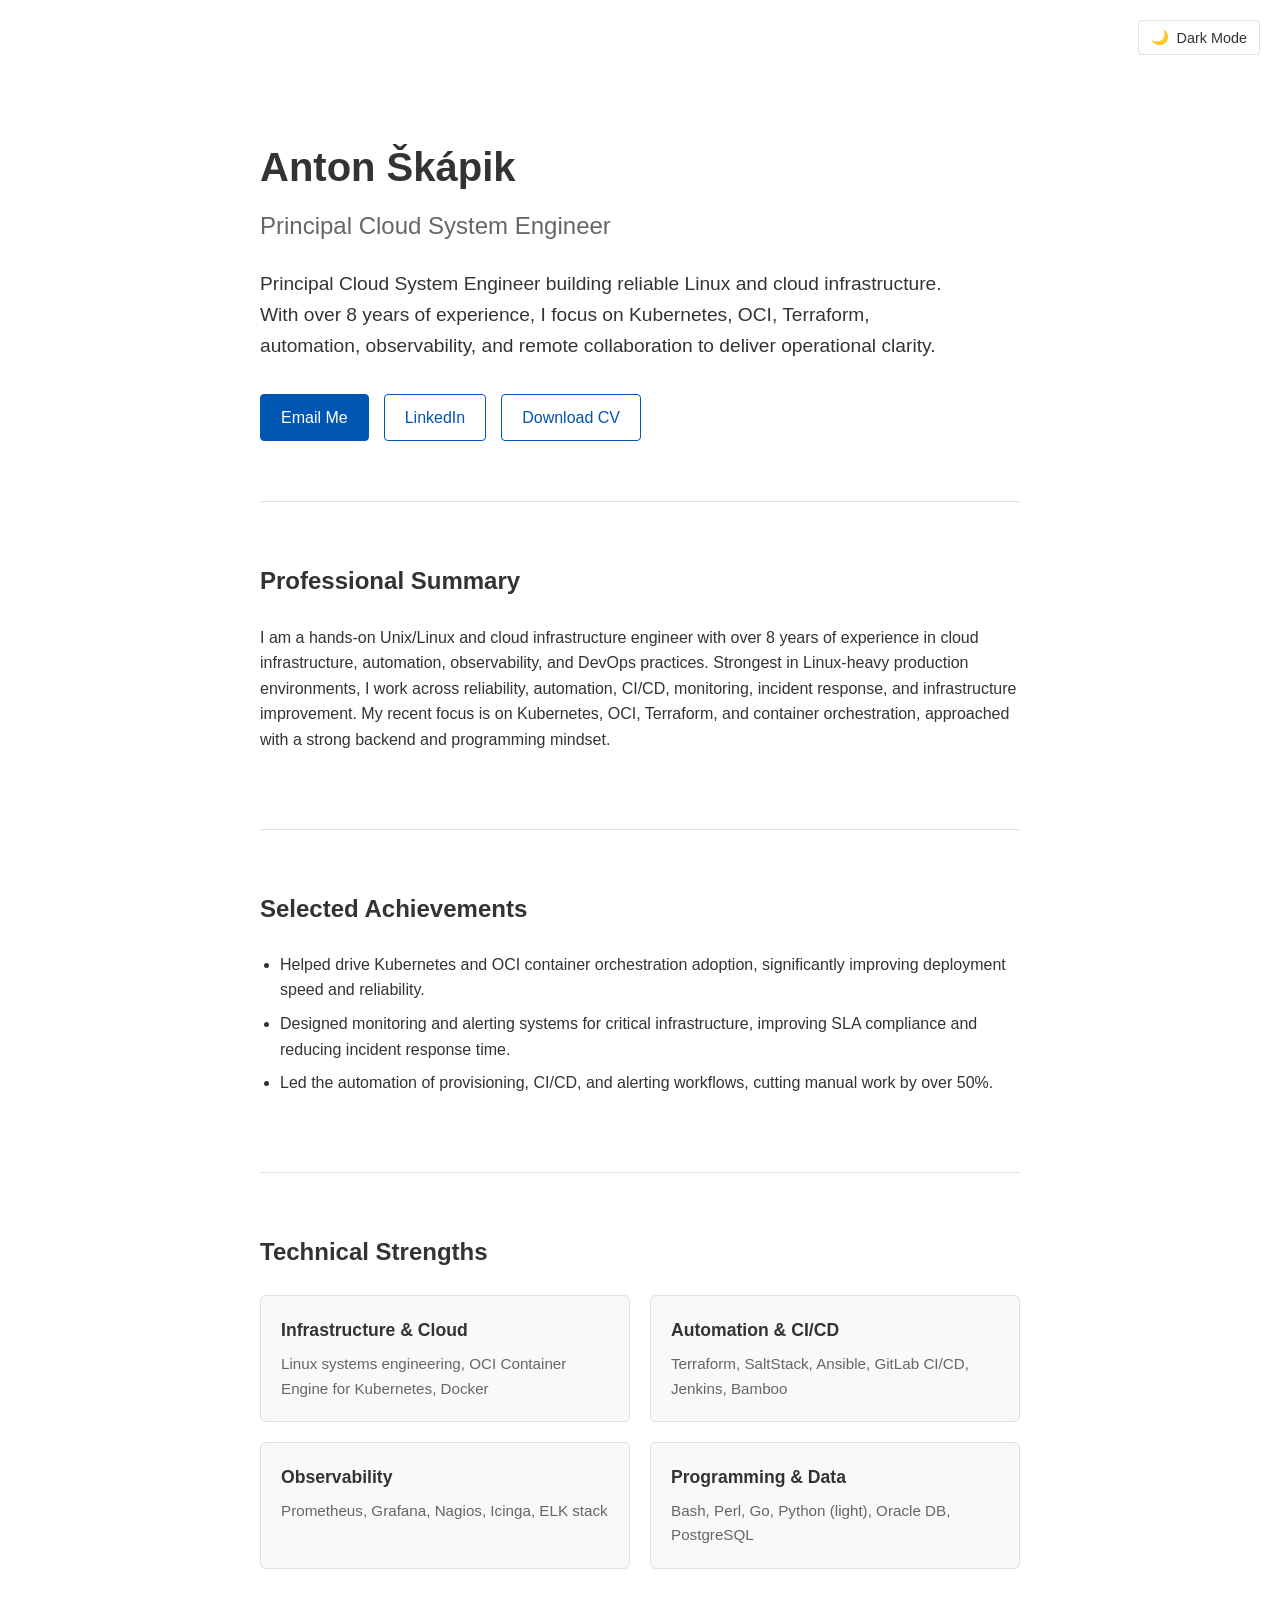
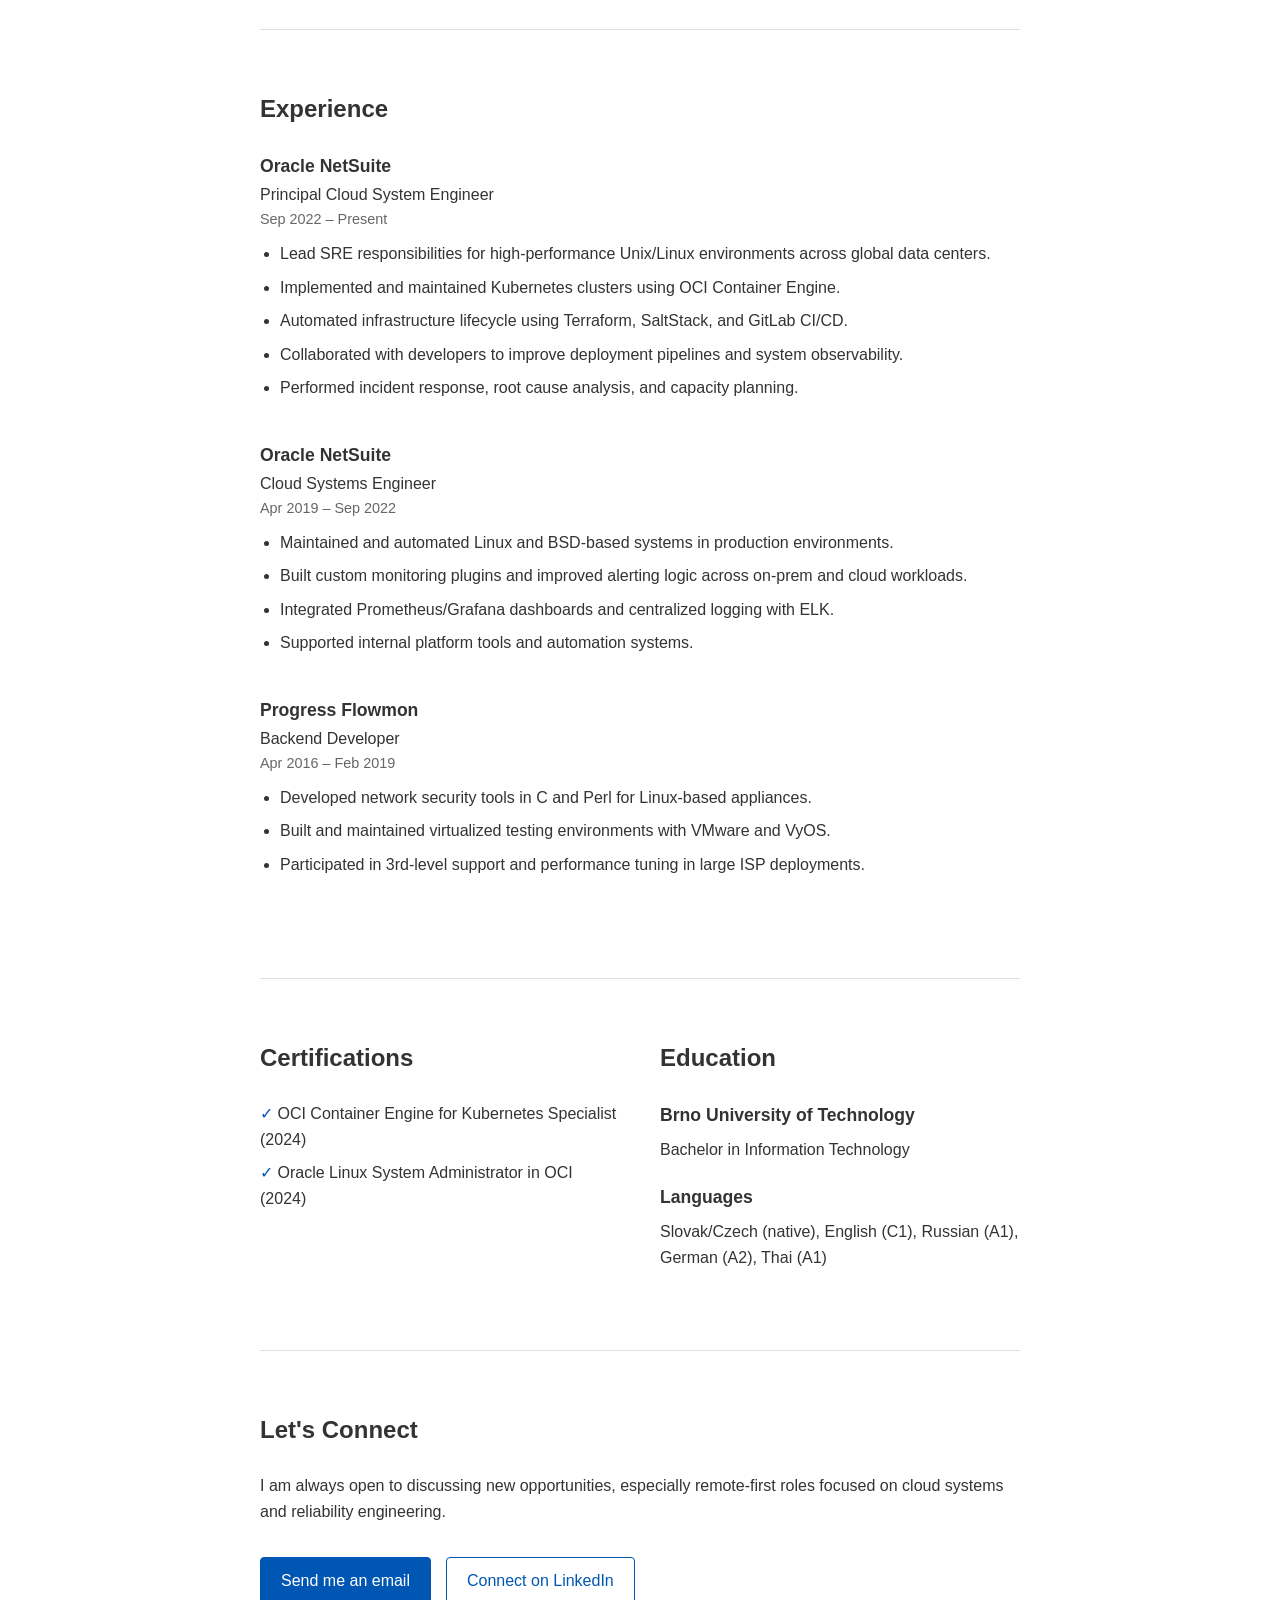
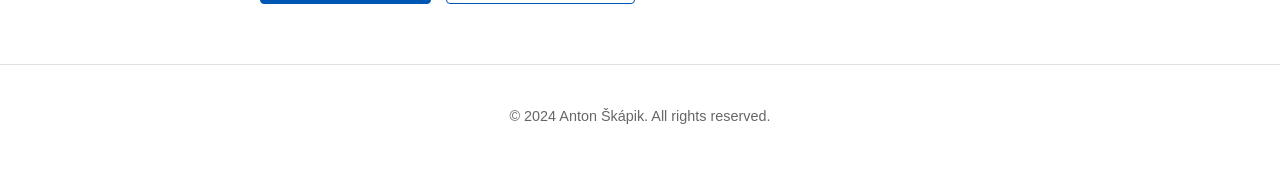
==== index.html @ 81c813f9 "feat: create professional landing page for Anton Skapik Removed existing Hugo structure and built a " ====
<!DOCTYPE html>
<html lang="en" data-theme="light">
<head>
    <meta charset="UTF-8">
    <meta name="viewport" content="width=device-width, initial-scale=1.0">
    <title>Anton Škápik | Principal Cloud System Engineer</title>
    <meta name="description" content="Principal Cloud System Engineer building reliable Linux and cloud infrastructure.">
    <style>
        :root {
            /* Light theme variables */
            --bg-color: #ffffff;
            --text-color: #333333;
            --text-muted: #666666;
            --accent-color: #0056b3;
            --border-color: #e0e0e0;
            --section-bg: #f9f9f9;
        }

        [data-theme="dark"] {
            /* Dark theme variables */
            --bg-color: #121212;
            --text-color: #e0e0e0;
            --text-muted: #a0a0a0;
            --accent-color: #66b3ff;
            --border-color: #333333;
            --section-bg: #1e1e1e;
        }

        * {
            box-sizing: border-box;
            margin: 0;
            padding: 0;
        }

        body {
            font-family: -apple-system, BlinkMacSystemFont, "Segoe UI", Roboto, Helvetica, Arial, sans-serif;
            background-color: var(--bg-color);
            color: var(--text-color);
            line-height: 1.6;
            transition: background-color 0.3s ease, color 0.3s ease;
        }

        .container {
            max-width: 800px;
            margin: 0 auto;
            padding: 0 20px;
        }

        .page-header {
            display: flex;
            justify-content: flex-end;
            padding: 20px;
        }

        #theme-toggle {
            background: none;
            border: 1px solid var(--border-color);
            color: var(--text-color);
            padding: 8px 12px;
            cursor: pointer;
            border-radius: 4px;
            font-size: 0.9rem;
            display: flex;
            align-items: center;
            gap: 8px;
            transition: background-color 0.2s;
        }

        #theme-toggle:hover {
            background-color: var(--section-bg);
        }

        .section {
            padding: 60px 0;
            border-bottom: 1px solid var(--border-color);
        }

        .section:last-child {
            border-bottom: none;
        }

        h1 {
            font-size: 2.5rem;
            margin-bottom: 0.5rem;
            color: var(--text-color);
        }

        h2 {
            font-size: 1.5rem;
            font-weight: 500;
            color: var(--text-muted);
            margin-bottom: 1.5rem;
        }

        h3 {
            font-size: 1.5rem;
            margin-bottom: 1.5rem;
            color: var(--text-color);
        }

        h4 {
            font-size: 1.1rem;
            margin-bottom: 0.5rem;
            color: var(--text-color);
        }

        p {
            margin-bottom: 1rem;
        }

        ul {
            padding-left: 20px;
            margin-bottom: 1rem;
        }

        li {
            margin-bottom: 0.5rem;
        }

        a {
            color: var(--accent-color);
            text-decoration: none;
        }

        a:hover {
            text-decoration: underline;
        }

        /* Buttons */
        .cta-group {
            display: flex;
            gap: 15px;
            margin-top: 2rem;
            flex-wrap: wrap;
        }

        .button {
            display: inline-block;
            padding: 10px 20px;
            border: 1px solid var(--accent-color);
            border-radius: 4px;
            color: var(--accent-color);
            text-align: center;
            transition: all 0.2s ease;
        }

        .button:hover {
            background-color: var(--accent-color);
            color: var(--bg-color);
            text-decoration: none;
        }

        .button-primary {
            background-color: var(--accent-color);
            color: var(--bg-color);
        }

        .button-primary:hover {
            background-color: transparent;
            color: var(--accent-color);
        }

        /* Hero */
        .hero-summary {
            font-size: 1.2rem;
            color: var(--text-color);
            max-width: 700px;
        }

        /* Tech Stack */
        .stack-grid {
            display: grid;
            grid-template-columns: repeat(auto-fit, minmax(250px, 1fr));
            gap: 20px;
        }

        .stack-category {
            background-color: var(--section-bg);
            padding: 20px;
            border-radius: 6px;
            border: 1px solid var(--border-color);
        }

        .stack-category p {
            margin-bottom: 0;
            font-size: 0.95rem;
            color: var(--text-muted);
        }

        /* Experience */
        .experience-item {
            margin-bottom: 40px;
        }

        .experience-header {
            margin-bottom: 10px;
        }

        .experience-header h4 {
            margin-bottom: 2px;
        }

        .experience-title {
            display: block;
            font-weight: 500;
            color: var(--text-color);
        }

        .experience-date {
            display: block;
            font-size: 0.9rem;
            color: var(--text-muted);
        }

        /* Education & Certs */
        .grid-2col {
            display: grid;
            grid-template-columns: 1fr 1fr;
            gap: 40px;
        }

        .cert-list {
            list-style-type: none;
            padding-left: 0;
        }

        .cert-list li::before {
            content: "✓ ";
            color: var(--accent-color);
        }

        .education-item, .languages-section {
            margin-bottom: 20px;
        }

        /* Footer */
        .page-footer {
            text-align: center;
            padding: 40px 20px;
            color: var(--text-muted);
            border-top: 1px solid var(--border-color);
            font-size: 0.9rem;
        }

        /* Responsive */
        @media (max-width: 600px) {
            .grid-2col {
                grid-template-columns: 1fr;
                gap: 20px;
            }
            .section {
                padding: 40px 0;
            }
            h1 {
                font-size: 2rem;
            }
        }
    </style>
</head>
<body>
    <header class="page-header">
        <button id="theme-toggle" aria-label="Toggle dark mode">
            <span class="theme-icon">🌙</span> Dark Mode
        </button>
    </header>

    <main class="container">
        <!-- 1. Hero -->
        <section id="hero" class="section hero-section">
            <h1>Anton Škápik</h1>
            <h2>Principal Cloud System Engineer</h2>
            <p class="hero-summary">
                Principal Cloud System Engineer building reliable Linux and cloud infrastructure. With over 8 years of experience, I focus on Kubernetes, OCI, Terraform, automation, observability, and remote collaboration to deliver operational clarity.
            </p>
            <div class="cta-group">
                <a href="mailto:anton.skapik@example.com" class="button button-primary">Email Me</a>
                <a href="https://linkedin.com/in/anton-skapik" target="_blank" rel="noopener noreferrer" class="button">LinkedIn</a>
                <a href="cv.pdf" download class="button">Download CV</a>
            </div>
        </section>

        <!-- 2. Professional summary -->
        <section id="summary" class="section summary-section">
            <h3>Professional Summary</h3>
            <p>
                I am a hands-on Unix/Linux and cloud infrastructure engineer with over 8 years of experience in cloud infrastructure, automation, observability, and DevOps practices. Strongest in Linux-heavy production environments, I work across reliability, automation, CI/CD, monitoring, incident response, and infrastructure improvement. My recent focus is on Kubernetes, OCI, Terraform, and container orchestration, approached with a strong backend and programming mindset.
            </p>
        </section>

        <!-- 3. Selected achievements -->
        <section id="achievements" class="section achievements-section">
            <h3>Selected Achievements</h3>
            <ul class="achievement-list">
                <li>Helped drive Kubernetes and OCI container orchestration adoption, significantly improving deployment speed and reliability.</li>
                <li>Designed monitoring and alerting systems for critical infrastructure, improving SLA compliance and reducing incident response time.</li>
                <li>Led the automation of provisioning, CI/CD, and alerting workflows, cutting manual work by over 50%.</li>
            </ul>
        </section>

        <!-- 4. Tech stack grouped by category -->
        <section id="tech-stack" class="section tech-stack-section">
            <h3>Technical Strengths</h3>
            <div class="stack-grid">
                <div class="stack-category">
                    <h4>Infrastructure & Cloud</h4>
                    <p>Linux systems engineering, OCI Container Engine for Kubernetes, Docker</p>
                </div>
                <div class="stack-category">
                    <h4>Automation & CI/CD</h4>
                    <p>Terraform, SaltStack, Ansible, GitLab CI/CD, Jenkins, Bamboo</p>
                </div>
                <div class="stack-category">
                    <h4>Observability</h4>
                    <p>Prometheus, Grafana, Nagios, Icinga, ELK stack</p>
                </div>
                <div class="stack-category">
                    <h4>Programming & Data</h4>
                    <p>Bash, Perl, Go, Python (light), Oracle DB, PostgreSQL</p>
                </div>
            </div>
        </section>

        <!-- 5. Experience timeline -->
        <section id="experience" class="section experience-section">
            <h3>Experience</h3>

            <div class="experience-item">
                <div class="experience-header">
                    <h4>Oracle NetSuite</h4>
                    <span class="experience-title">Principal Cloud System Engineer</span>
                    <span class="experience-date">Sep 2022 – Present</span>
                </div>
                <ul>
                    <li>Lead SRE responsibilities for high-performance Unix/Linux environments across global data centers.</li>
                    <li>Implemented and maintained Kubernetes clusters using OCI Container Engine.</li>
                    <li>Automated infrastructure lifecycle using Terraform, SaltStack, and GitLab CI/CD.</li>
                    <li>Collaborated with developers to improve deployment pipelines and system observability.</li>
                    <li>Performed incident response, root cause analysis, and capacity planning.</li>
                </ul>
            </div>

            <div class="experience-item">
                <div class="experience-header">
                    <h4>Oracle NetSuite</h4>
                    <span class="experience-title">Cloud Systems Engineer</span>
                    <span class="experience-date">Apr 2019 – Sep 2022</span>
                </div>
                <ul>
                    <li>Maintained and automated Linux and BSD-based systems in production environments.</li>
                    <li>Built custom monitoring plugins and improved alerting logic across on-prem and cloud workloads.</li>
                    <li>Integrated Prometheus/Grafana dashboards and centralized logging with ELK.</li>
                    <li>Supported internal platform tools and automation systems.</li>
                </ul>
            </div>

            <div class="experience-item">
                <div class="experience-header">
                    <h4>Progress Flowmon</h4>
                    <span class="experience-title">Backend Developer</span>
                    <span class="experience-date">Apr 2016 – Feb 2019</span>
                </div>
                <ul>
                    <li>Developed network security tools in C and Perl for Linux-based appliances.</li>
                    <li>Built and maintained virtualized testing environments with VMware and VyOS.</li>
                    <li>Participated in 3rd-level support and performance tuning in large ISP deployments.</li>
                </ul>
            </div>
        </section>

        <!-- 6. Certifications and education -->
        <section id="education" class="section education-section">
            <div class="grid-2col">
                <div>
                    <h3>Certifications</h3>
                    <ul class="cert-list">
                        <li>OCI Container Engine for Kubernetes Specialist (2024)</li>
                        <li>Oracle Linux System Administrator in OCI (2024)</li>
                    </ul>
                </div>
                <div>
                    <h3>Education</h3>
                    <div class="education-item">
                        <h4>Brno University of Technology</h4>
                        <p>Bachelor in Information Technology</p>
                    </div>
                    <div class="languages-section">
                        <h4>Languages</h4>
                        <p>Slovak/Czech (native), English (C1), Russian (A1), German (A2), Thai (A1)</p>
                    </div>
                </div>
            </div>
        </section>

        <!-- 7. Contact / call to action -->
        <section id="contact" class="section contact-section">
            <h3>Let's Connect</h3>
            <p>I am always open to discussing new opportunities, especially remote-first roles focused on cloud systems and reliability engineering.</p>
            <div class="cta-group">
                <a href="mailto:anton.skapik@example.com" class="button button-primary">Send me an email</a>
                <a href="https://linkedin.com/in/anton-skapik" target="_blank" rel="noopener noreferrer" class="button">Connect on LinkedIn</a>
            </div>
        </section>
    </main>

    <footer class="page-footer">
        <div class="container">
            <p>&copy; 2024 Anton Škápik. All rights reserved.</p>
        </div>
    </footer>

    <script>
        document.addEventListener('DOMContentLoaded', () => {
            const themeToggleBtn = document.getElementById('theme-toggle');
            const themeIcon = themeToggleBtn.querySelector('.theme-icon');
            const htmlElement = document.documentElement;

            // Check for saved theme preference or use system preference
            const savedTheme = localStorage.getItem('theme');
            const systemPrefersDark = window.matchMedia('(prefers-color-scheme: dark)').matches;

            if (savedTheme) {
                htmlElement.setAttribute('data-theme', savedTheme);
                updateButtonState(savedTheme);
            } else if (systemPrefersDark) {
                htmlElement.setAttribute('data-theme', 'dark');
                updateButtonState('dark');
            }

            themeToggleBtn.addEventListener('click', () => {
                const currentTheme = htmlElement.getAttribute('data-theme');
                const newTheme = currentTheme === 'dark' ? 'light' : 'dark';

                htmlElement.setAttribute('data-theme', newTheme);
                localStorage.setItem('theme', newTheme);
                updateButtonState(newTheme);
            });

            function updateButtonState(theme) {
                if (theme === 'dark') {
                    themeIcon.textContent = '☀️';
                    // Update text node specifically, avoiding the span element
                    themeToggleBtn.lastChild.textContent = ' Light Mode';
                } else {
                    themeIcon.textContent = '🌙';
                    themeToggleBtn.lastChild.textContent = ' Dark Mode';
                }
            }
        });
    </script>
</body>
</html>
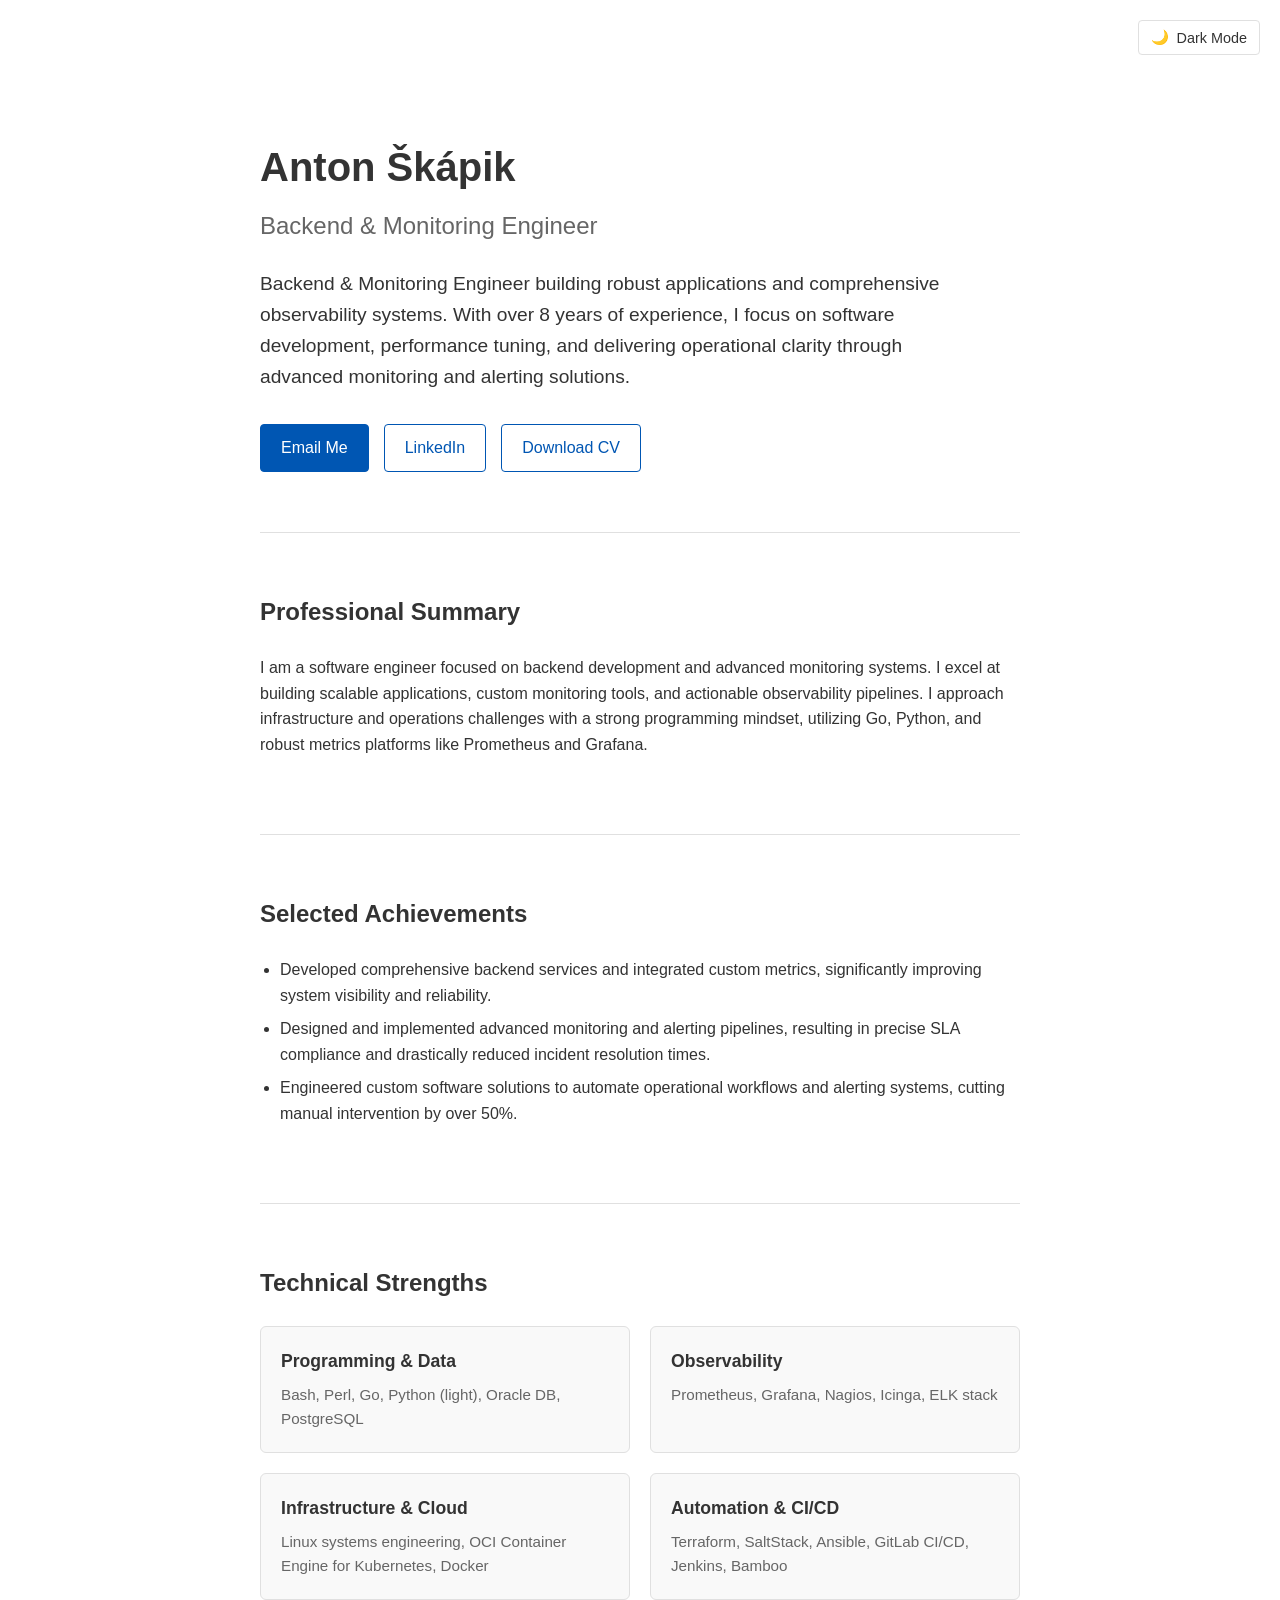
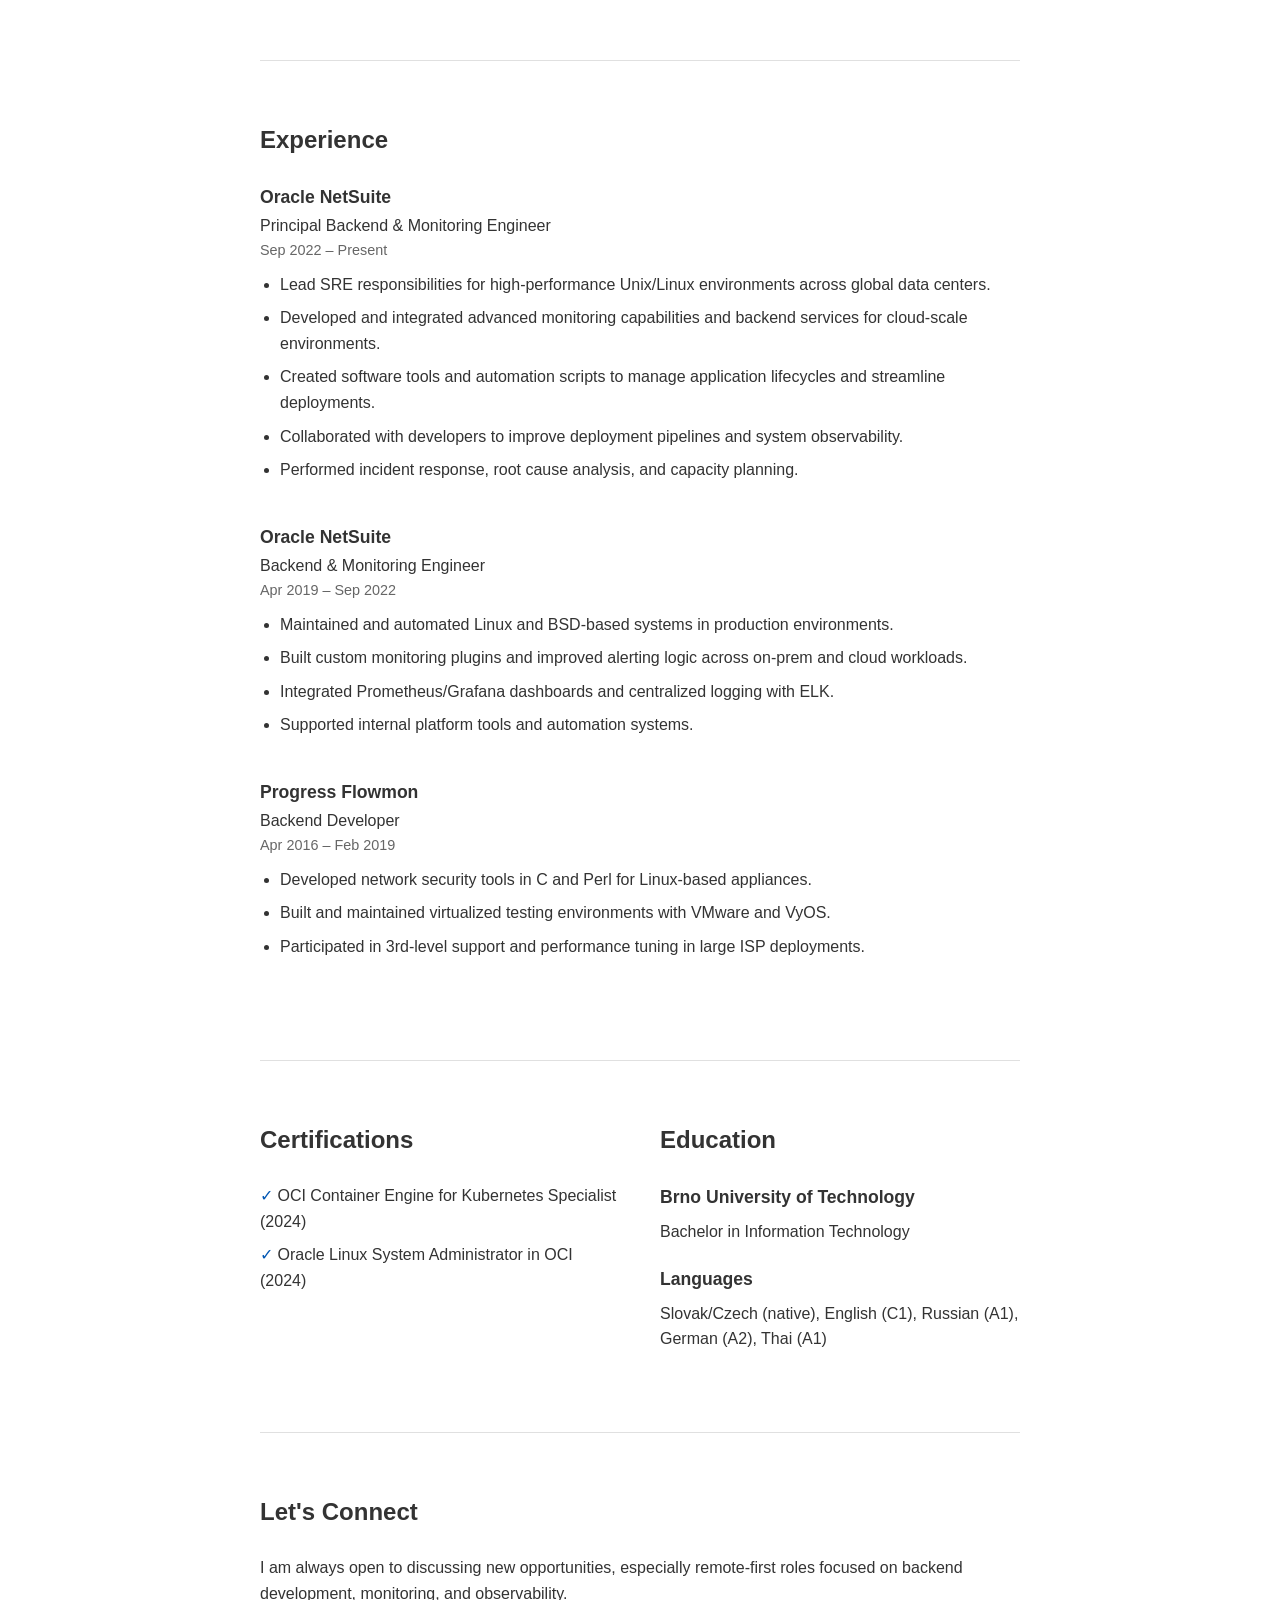
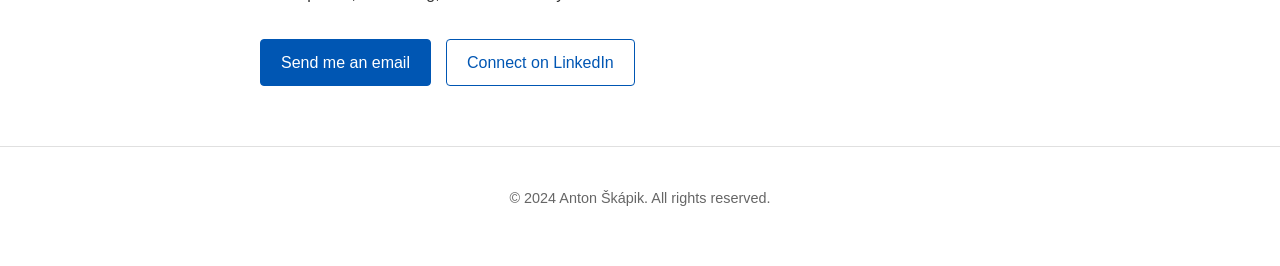
==== commit 7d5b3bce: "Update portfolio focus to backend and monitoring" ====
--- a/index.html
+++ b/index.html
@@ -3,8 +3,8 @@
 <head>
     <meta charset="UTF-8">
     <meta name="viewport" content="width=device-width, initial-scale=1.0">
-    <title>Anton Škápik | Principal Cloud System Engineer</title>
-    <meta name="description" content="Principal Cloud System Engineer building reliable Linux and cloud infrastructure.">
+    <title>Anton Škápik | Backend & Monitoring Engineer</title>
+    <meta name="description" content="Backend and Monitoring Engineer specializing in building robust applications and comprehensive observability systems.">
     <style>
         :root {
             /* Light theme variables */
@@ -268,9 +268,9 @@
         <!-- 1. Hero -->
         <section id="hero" class="section hero-section">
             <h1>Anton Škápik</h1>
-            <h2>Principal Cloud System Engineer</h2>
+            <h2>Backend & Monitoring Engineer</h2>
             <p class="hero-summary">
-                Principal Cloud System Engineer building reliable Linux and cloud infrastructure. With over 8 years of experience, I focus on Kubernetes, OCI, Terraform, automation, observability, and remote collaboration to deliver operational clarity.
+                Backend & Monitoring Engineer building robust applications and comprehensive observability systems. With over 8 years of experience, I focus on software development, performance tuning, and delivering operational clarity through advanced monitoring and alerting solutions.
             </p>
             <div class="cta-group">
                 <a href="mailto:anton.skapik@example.com" class="button button-primary">Email Me</a>
@@ -283,7 +283,7 @@
         <section id="summary" class="section summary-section">
             <h3>Professional Summary</h3>
             <p>
-                I am a hands-on Unix/Linux and cloud infrastructure engineer with over 8 years of experience in cloud infrastructure, automation, observability, and DevOps practices. Strongest in Linux-heavy production environments, I work across reliability, automation, CI/CD, monitoring, incident response, and infrastructure improvement. My recent focus is on Kubernetes, OCI, Terraform, and container orchestration, approached with a strong backend and programming mindset.
+                I am a software engineer focused on backend development and advanced monitoring systems. I excel at building scalable applications, custom monitoring tools, and actionable observability pipelines. I approach infrastructure and operations challenges with a strong programming mindset, utilizing Go, Python, and robust metrics platforms like Prometheus and Grafana.
             </p>
         </section>
 
@@ -291,9 +291,9 @@
         <section id="achievements" class="section achievements-section">
             <h3>Selected Achievements</h3>
             <ul class="achievement-list">
-                <li>Helped drive Kubernetes and OCI container orchestration adoption, significantly improving deployment speed and reliability.</li>
-                <li>Designed monitoring and alerting systems for critical infrastructure, improving SLA compliance and reducing incident response time.</li>
-                <li>Led the automation of provisioning, CI/CD, and alerting workflows, cutting manual work by over 50%.</li>
+                <li>Developed comprehensive backend services and integrated custom metrics, significantly improving system visibility and reliability.</li>
+                <li>Designed and implemented advanced monitoring and alerting pipelines, resulting in precise SLA compliance and drastically reduced incident resolution times.</li>
+                <li>Engineered custom software solutions to automate operational workflows and alerting systems, cutting manual intervention by over 50%.</li>
             </ul>
         </section>
 
@@ -302,6 +302,14 @@
             <h3>Technical Strengths</h3>
             <div class="stack-grid">
                 <div class="stack-category">
+                    <h4>Programming & Data</h4>
+                    <p>Bash, Perl, Go, Python (light), Oracle DB, PostgreSQL</p>
+                </div>
+                <div class="stack-category">
+                    <h4>Observability</h4>
+                    <p>Prometheus, Grafana, Nagios, Icinga, ELK stack</p>
+                </div>
+                <div class="stack-category">
                     <h4>Infrastructure & Cloud</h4>
                     <p>Linux systems engineering, OCI Container Engine for Kubernetes, Docker</p>
                 </div>
@@ -309,14 +317,6 @@
                     <h4>Automation & CI/CD</h4>
                     <p>Terraform, SaltStack, Ansible, GitLab CI/CD, Jenkins, Bamboo</p>
                 </div>
-                <div class="stack-category">
-                    <h4>Observability</h4>
-                    <p>Prometheus, Grafana, Nagios, Icinga, ELK stack</p>
-                </div>
-                <div class="stack-category">
-                    <h4>Programming & Data</h4>
-                    <p>Bash, Perl, Go, Python (light), Oracle DB, PostgreSQL</p>
-                </div>
             </div>
         </section>
 
@@ -327,13 +327,13 @@
             <div class="experience-item">
                 <div class="experience-header">
                     <h4>Oracle NetSuite</h4>
-                    <span class="experience-title">Principal Cloud System Engineer</span>
+                    <span class="experience-title">Principal Backend & Monitoring Engineer</span>
                     <span class="experience-date">Sep 2022 – Present</span>
                 </div>
                 <ul>
                     <li>Lead SRE responsibilities for high-performance Unix/Linux environments across global data centers.</li>
-                    <li>Implemented and maintained Kubernetes clusters using OCI Container Engine.</li>
-                    <li>Automated infrastructure lifecycle using Terraform, SaltStack, and GitLab CI/CD.</li>
+                    <li>Developed and integrated advanced monitoring capabilities and backend services for cloud-scale environments.</li>
+                    <li>Created software tools and automation scripts to manage application lifecycles and streamline deployments.</li>
                     <li>Collaborated with developers to improve deployment pipelines and system observability.</li>
                     <li>Performed incident response, root cause analysis, and capacity planning.</li>
                 </ul>
@@ -342,7 +342,7 @@
             <div class="experience-item">
                 <div class="experience-header">
                     <h4>Oracle NetSuite</h4>
-                    <span class="experience-title">Cloud Systems Engineer</span>
+                    <span class="experience-title">Backend & Monitoring Engineer</span>
                     <span class="experience-date">Apr 2019 – Sep 2022</span>
                 </div>
                 <ul>
@@ -394,7 +394,7 @@
         <!-- 7. Contact / call to action -->
         <section id="contact" class="section contact-section">
             <h3>Let's Connect</h3>
-            <p>I am always open to discussing new opportunities, especially remote-first roles focused on cloud systems and reliability engineering.</p>
+            <p>I am always open to discussing new opportunities, especially remote-first roles focused on backend development, monitoring, and observability.</p>
             <div class="cta-group">
                 <a href="mailto:anton.skapik@example.com" class="button button-primary">Send me an email</a>
                 <a href="https://linkedin.com/in/anton-skapik" target="_blank" rel="noopener noreferrer" class="button">Connect on LinkedIn</a>
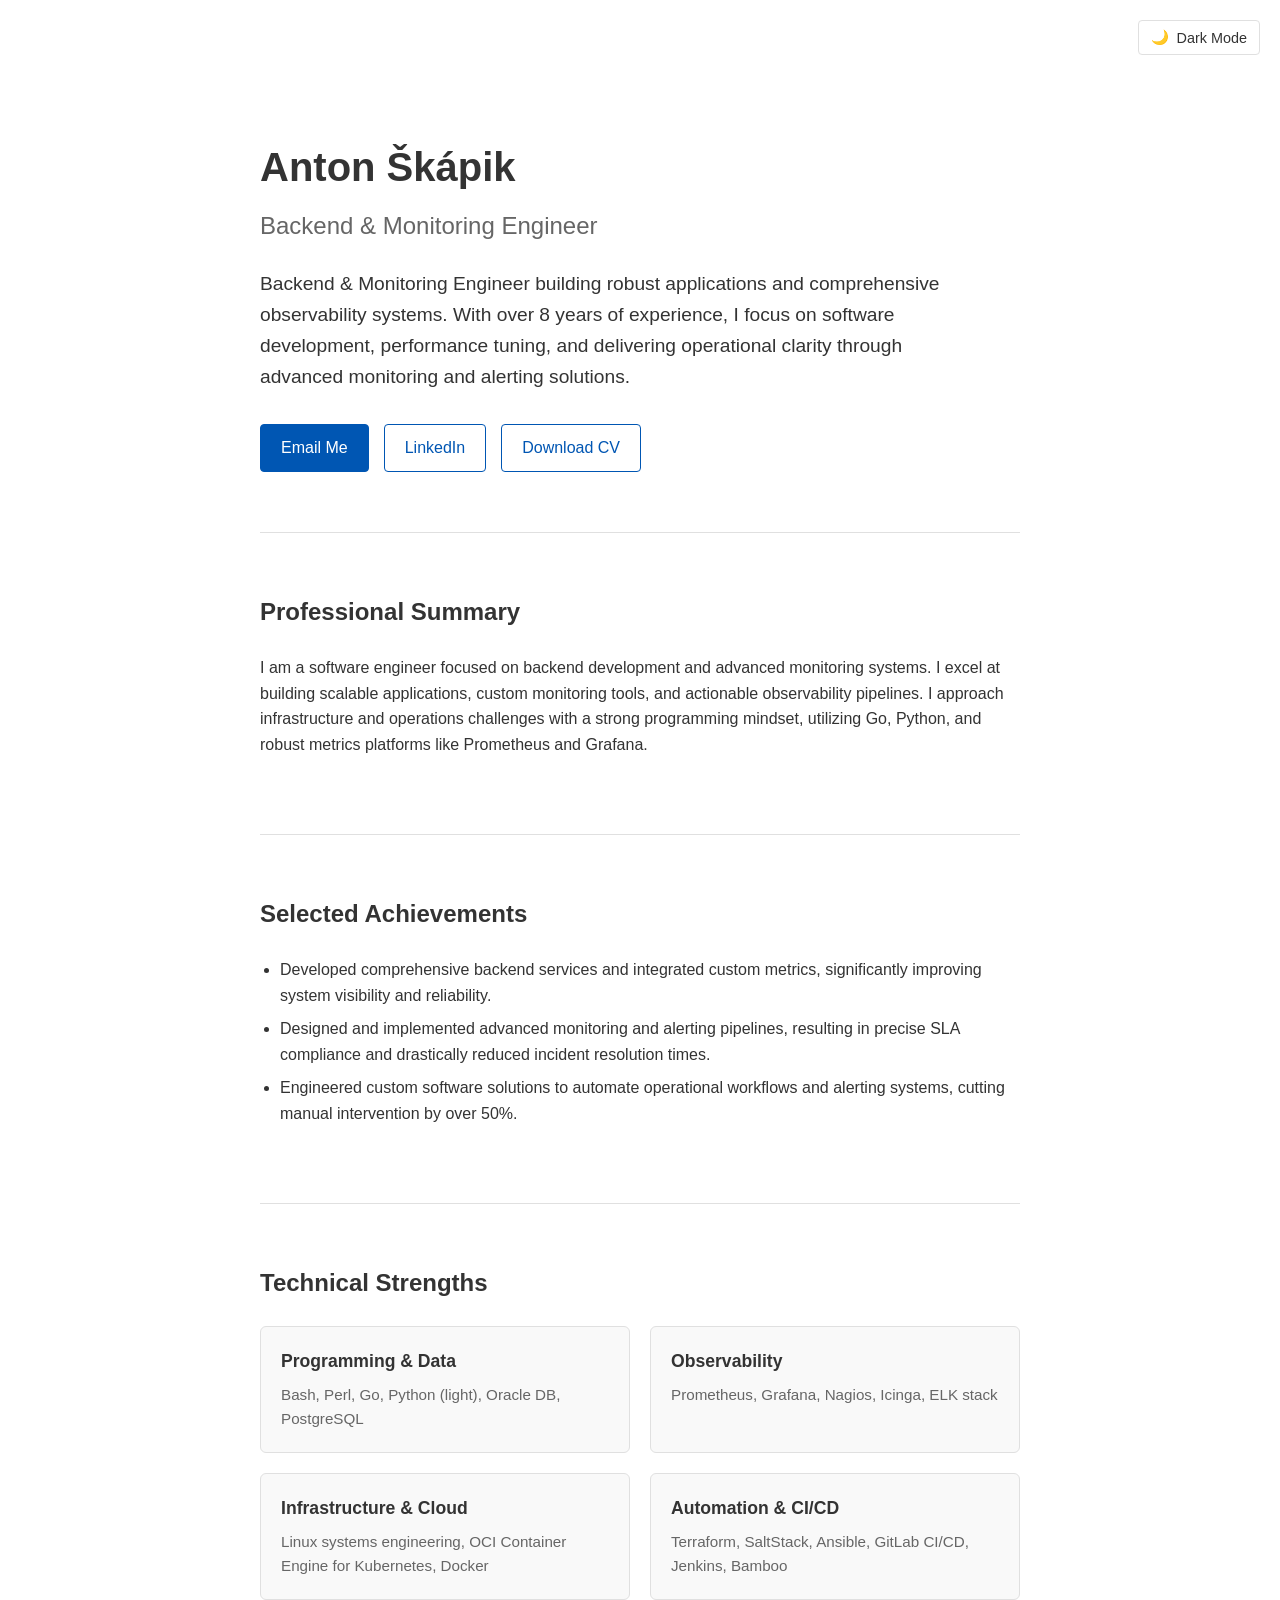
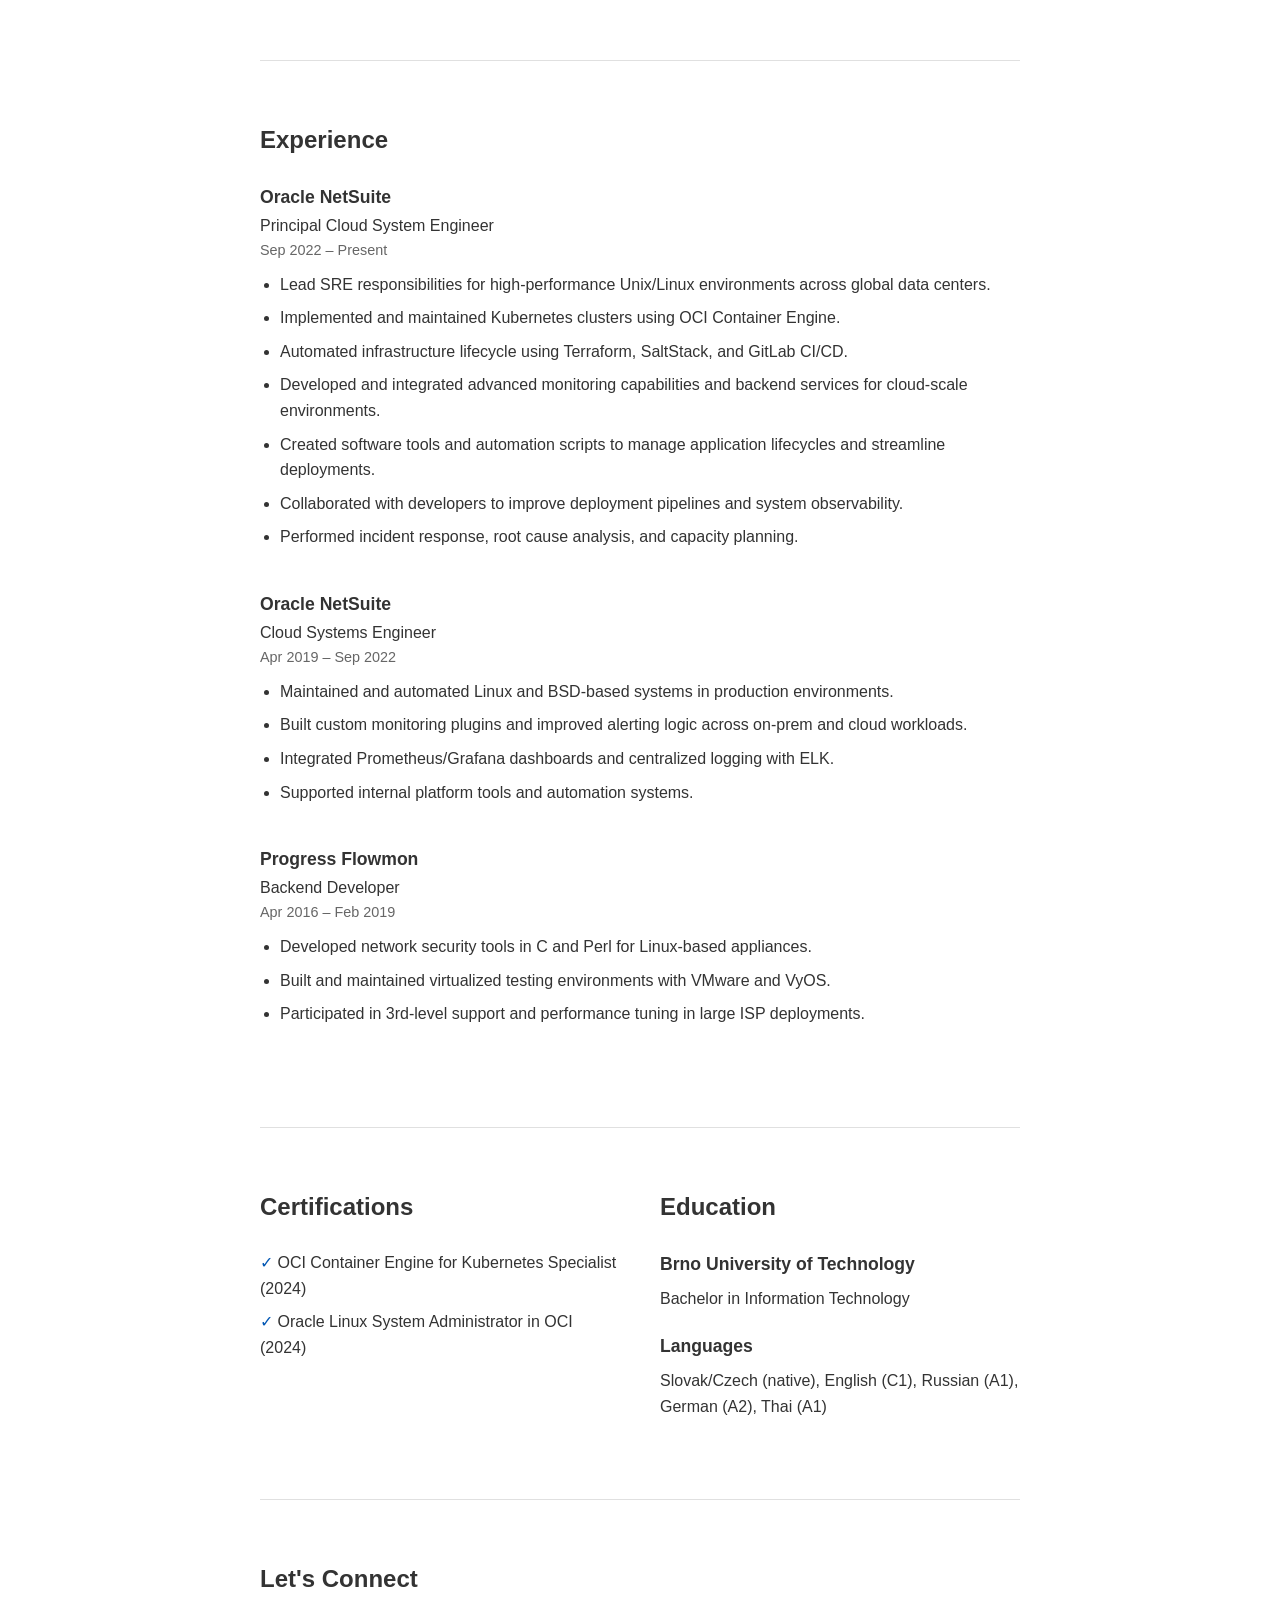
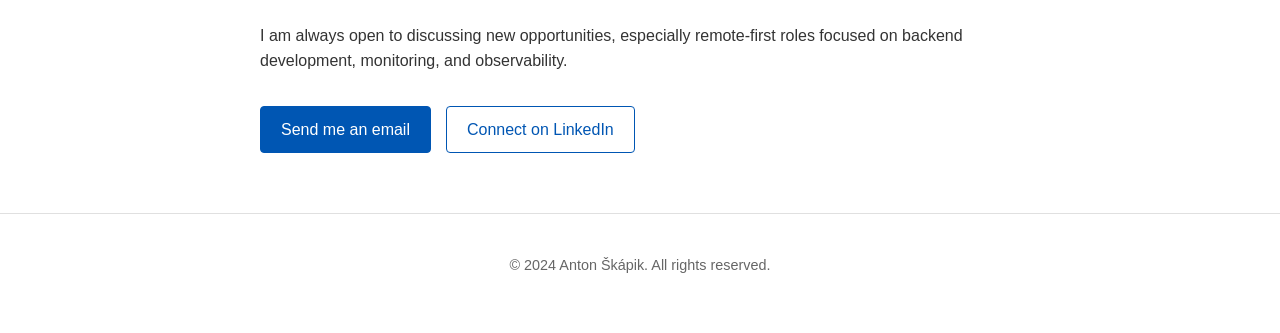
==== commit d811f49c: "Update portfolio focus to backend and monitoring, restore experience titles and update email" ====
--- a/index.html
+++ b/index.html
@@ -273,7 +273,7 @@
                 Backend & Monitoring Engineer building robust applications and comprehensive observability systems. With over 8 years of experience, I focus on software development, performance tuning, and delivering operational clarity through advanced monitoring and alerting solutions.
             </p>
             <div class="cta-group">
-                <a href="mailto:anton.skapik@example.com" class="button button-primary">Email Me</a>
+                <a href="mailto:Anton.skapik@gmail.com" class="button button-primary">Email Me</a>
                 <a href="https://linkedin.com/in/anton-skapik" target="_blank" rel="noopener noreferrer" class="button">LinkedIn</a>
                 <a href="cv.pdf" download class="button">Download CV</a>
             </div>
@@ -327,11 +327,13 @@
             <div class="experience-item">
                 <div class="experience-header">
                     <h4>Oracle NetSuite</h4>
-                    <span class="experience-title">Principal Backend & Monitoring Engineer</span>
+                    <span class="experience-title">Principal Cloud System Engineer</span>
                     <span class="experience-date">Sep 2022 – Present</span>
                 </div>
                 <ul>
                     <li>Lead SRE responsibilities for high-performance Unix/Linux environments across global data centers.</li>
+                    <li>Implemented and maintained Kubernetes clusters using OCI Container Engine.</li>
+                    <li>Automated infrastructure lifecycle using Terraform, SaltStack, and GitLab CI/CD.</li>
                     <li>Developed and integrated advanced monitoring capabilities and backend services for cloud-scale environments.</li>
                     <li>Created software tools and automation scripts to manage application lifecycles and streamline deployments.</li>
                     <li>Collaborated with developers to improve deployment pipelines and system observability.</li>
@@ -342,7 +344,7 @@
             <div class="experience-item">
                 <div class="experience-header">
                     <h4>Oracle NetSuite</h4>
-                    <span class="experience-title">Backend & Monitoring Engineer</span>
+                    <span class="experience-title">Cloud Systems Engineer</span>
                     <span class="experience-date">Apr 2019 – Sep 2022</span>
                 </div>
                 <ul>
@@ -396,7 +398,7 @@
             <h3>Let's Connect</h3>
             <p>I am always open to discussing new opportunities, especially remote-first roles focused on backend development, monitoring, and observability.</p>
             <div class="cta-group">
-                <a href="mailto:anton.skapik@example.com" class="button button-primary">Send me an email</a>
+                <a href="mailto:Anton.skapik@gmail.com" class="button button-primary">Send me an email</a>
                 <a href="https://linkedin.com/in/anton-skapik" target="_blank" rel="noopener noreferrer" class="button">Connect on LinkedIn</a>
             </div>
         </section>
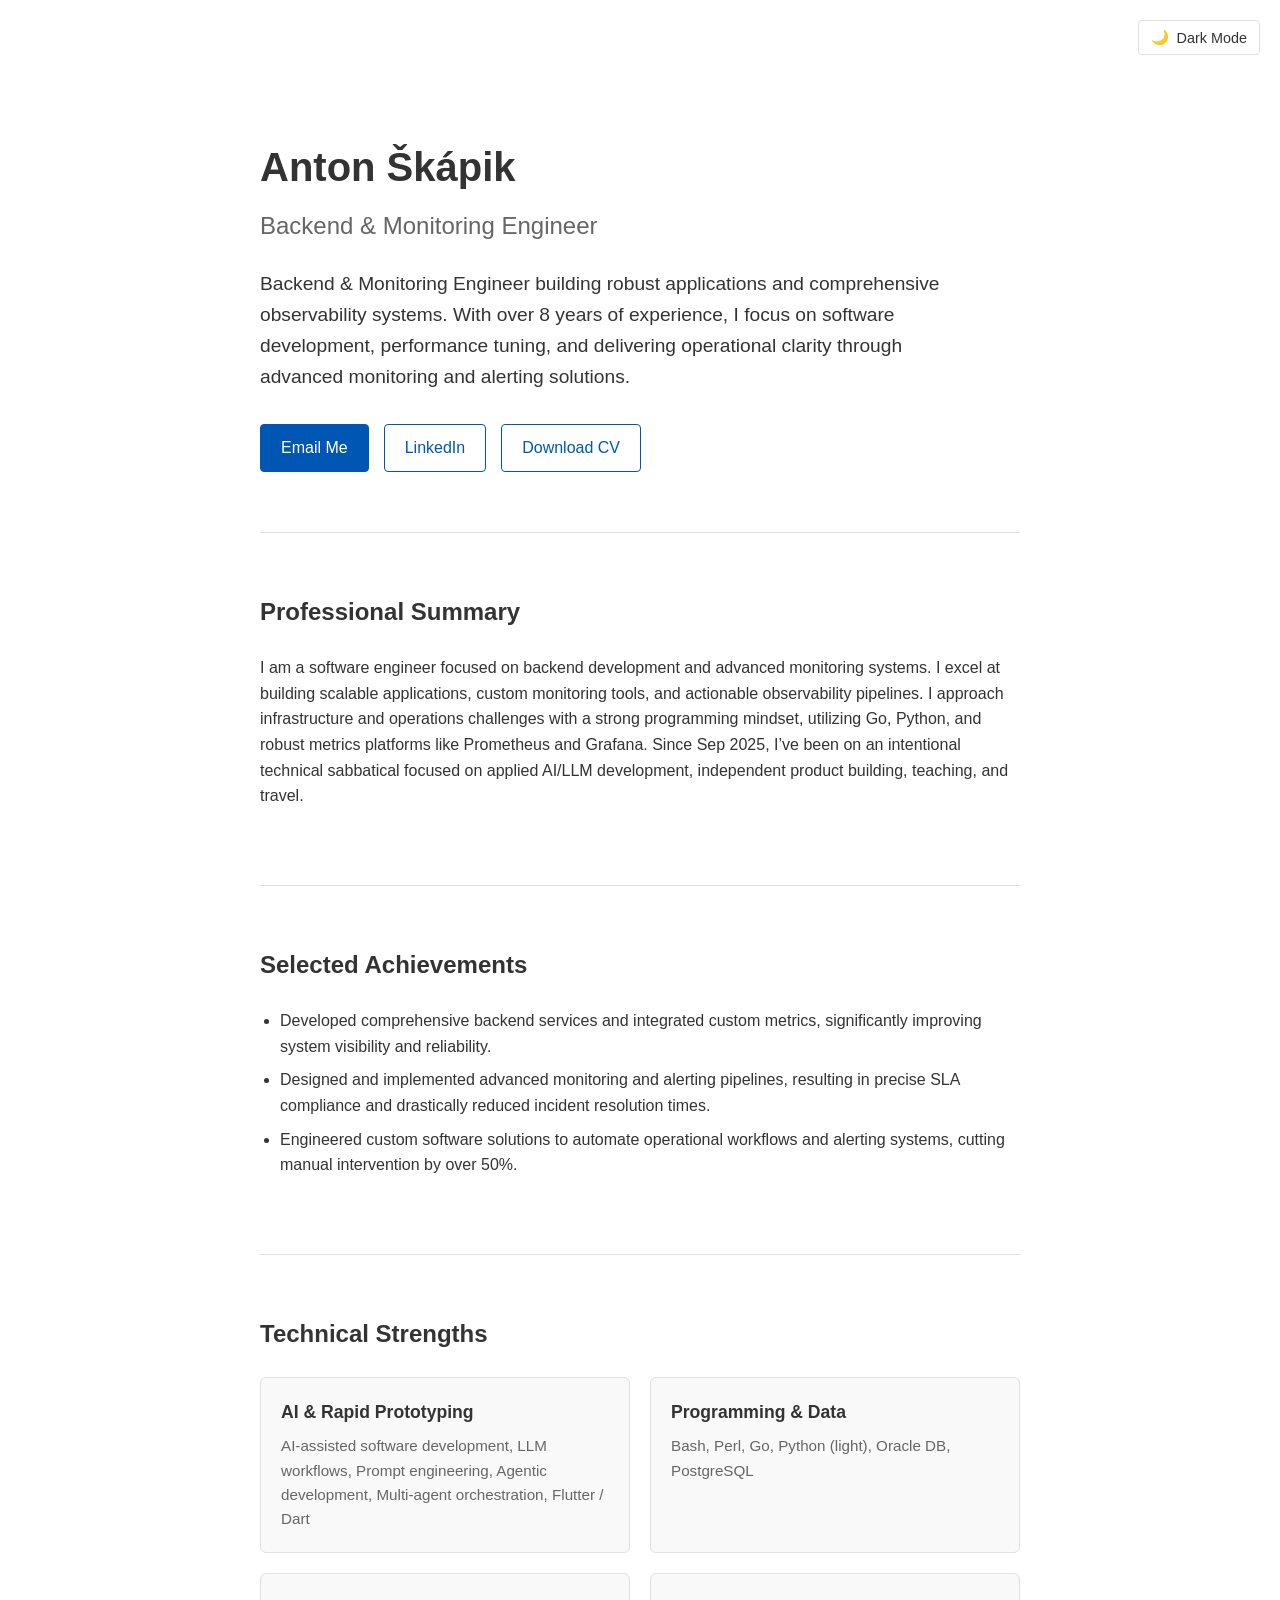
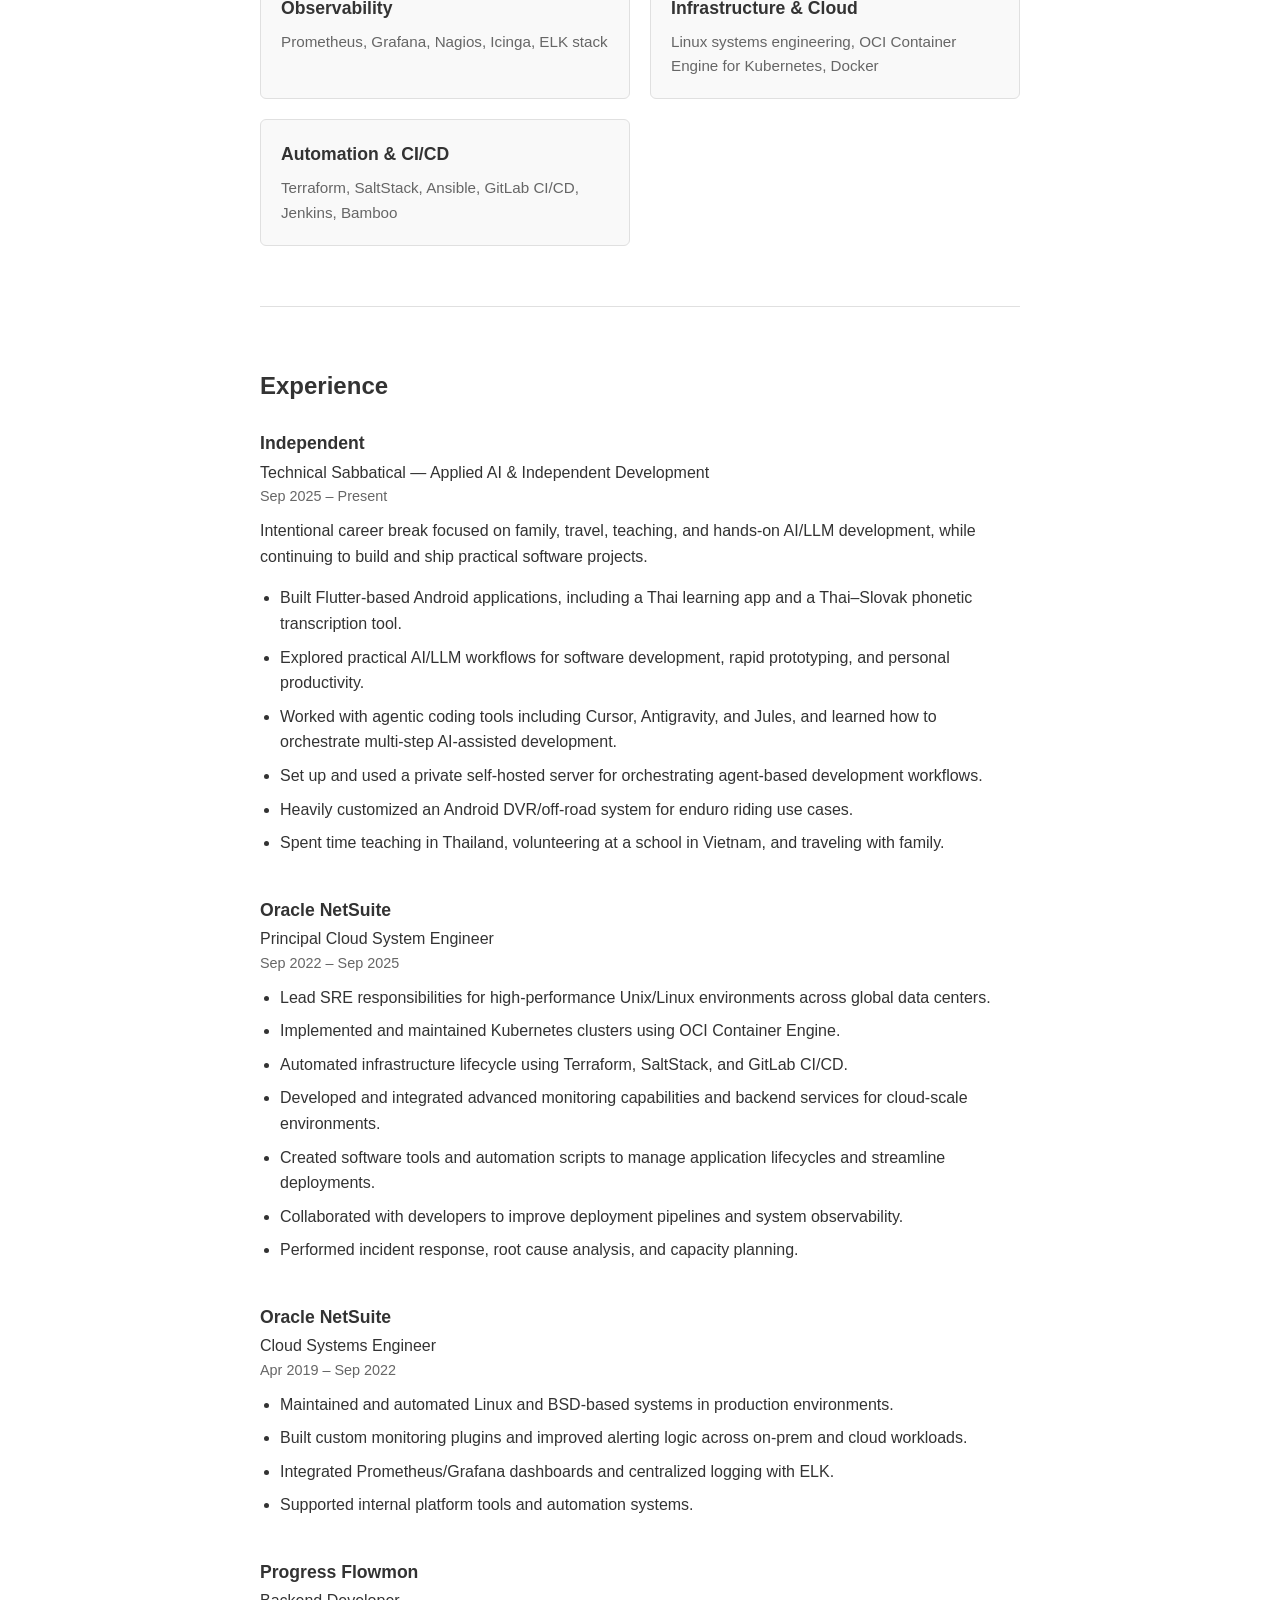
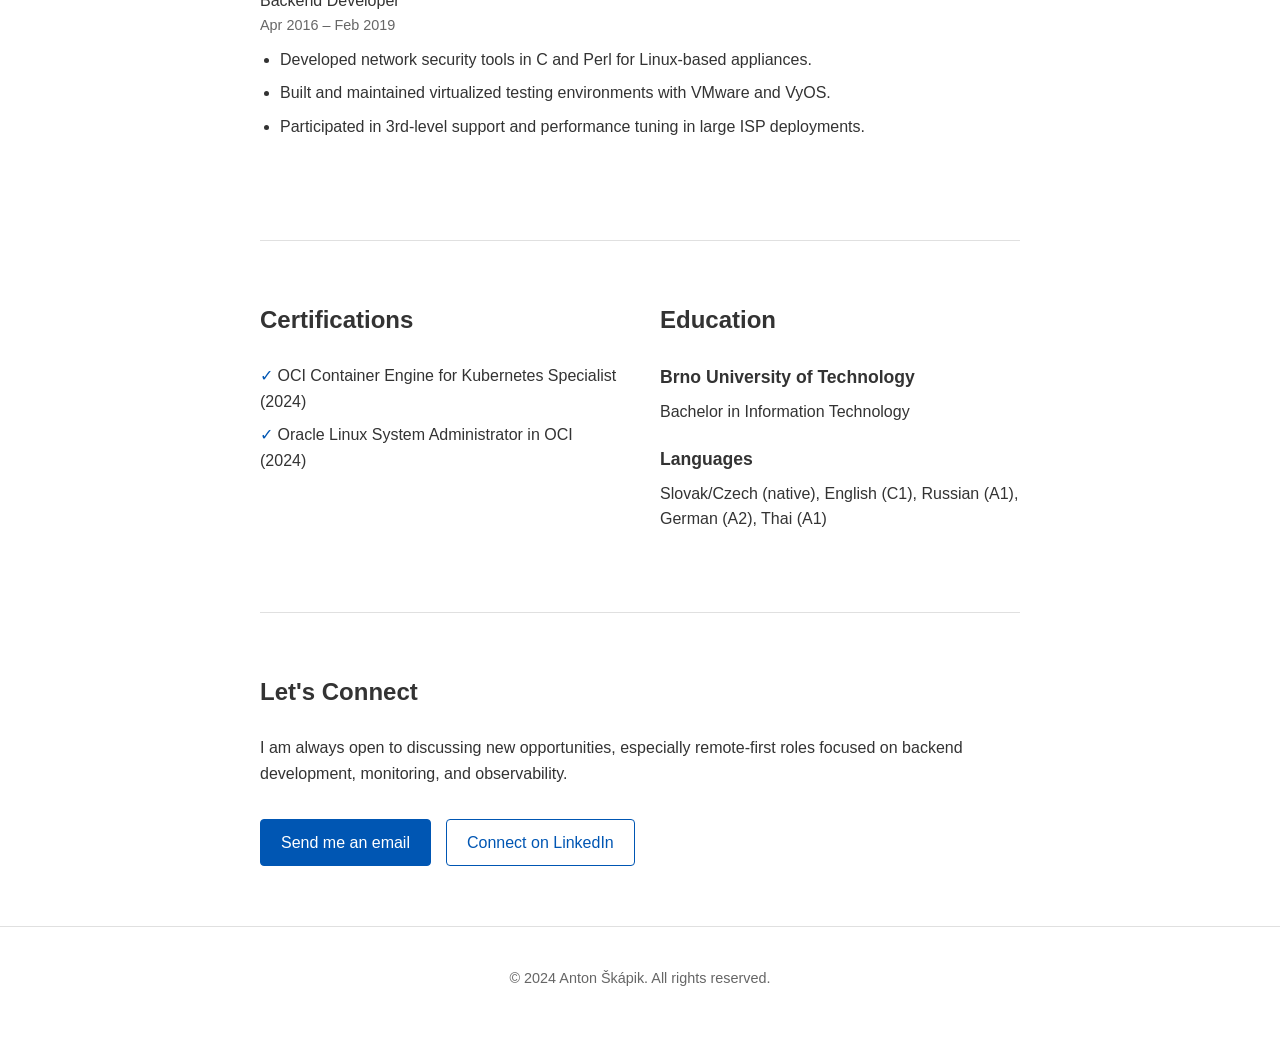
==== commit 94e2e81d: "feat: add technical sabbatical and AI skills to CV - Appended technical sabbatical context to Profes" ====
--- a/index.html
+++ b/index.html
@@ -283,7 +283,7 @@
         <section id="summary" class="section summary-section">
             <h3>Professional Summary</h3>
             <p>
-                I am a software engineer focused on backend development and advanced monitoring systems. I excel at building scalable applications, custom monitoring tools, and actionable observability pipelines. I approach infrastructure and operations challenges with a strong programming mindset, utilizing Go, Python, and robust metrics platforms like Prometheus and Grafana.
+                I am a software engineer focused on backend development and advanced monitoring systems. I excel at building scalable applications, custom monitoring tools, and actionable observability pipelines. I approach infrastructure and operations challenges with a strong programming mindset, utilizing Go, Python, and robust metrics platforms like Prometheus and Grafana. Since Sep 2025, I’ve been on an intentional technical sabbatical focused on applied AI/LLM development, independent product building, teaching, and travel.
             </p>
         </section>
 
@@ -302,6 +302,10 @@
             <h3>Technical Strengths</h3>
             <div class="stack-grid">
                 <div class="stack-category">
+                    <h4>AI & Rapid Prototyping</h4>
+                    <p>AI-assisted software development, LLM workflows, Prompt engineering, Agentic development, Multi-agent orchestration, Flutter / Dart</p>
+                </div>
+                <div class="stack-category">
                     <h4>Programming & Data</h4>
                     <p>Bash, Perl, Go, Python (light), Oracle DB, PostgreSQL</p>
                 </div>
@@ -323,12 +327,29 @@
         <!-- 5. Experience timeline -->
         <section id="experience" class="section experience-section">
             <h3>Experience</h3>
+
+            <div class="experience-item">
+                <div class="experience-header">
+                    <h4>Independent</h4>
+                    <span class="experience-title">Technical Sabbatical — Applied AI & Independent Development</span>
+                    <span class="experience-date">Sep 2025 – Present</span>
+                </div>
+                <p>Intentional career break focused on family, travel, teaching, and hands-on AI/LLM development, while continuing to build and ship practical software projects.</p>
+                <ul>
+                    <li>Built Flutter-based Android applications, including a Thai learning app and a Thai–Slovak phonetic transcription tool.</li>
+                    <li>Explored practical AI/LLM workflows for software development, rapid prototyping, and personal productivity.</li>
+                    <li>Worked with agentic coding tools including Cursor, Antigravity, and Jules, and learned how to orchestrate multi-step AI-assisted development.</li>
+                    <li>Set up and used a private self-hosted server for orchestrating agent-based development workflows.</li>
+                    <li>Heavily customized an Android DVR/off-road system for enduro riding use cases.</li>
+                    <li>Spent time teaching in Thailand, volunteering at a school in Vietnam, and traveling with family.</li>
+                </ul>
+            </div>
 
             <div class="experience-item">
                 <div class="experience-header">
                     <h4>Oracle NetSuite</h4>
                     <span class="experience-title">Principal Cloud System Engineer</span>
-                    <span class="experience-date">Sep 2022 – Present</span>
+                    <span class="experience-date">Sep 2022 – Sep 2025</span>
                 </div>
                 <ul>
                     <li>Lead SRE responsibilities for high-performance Unix/Linux environments across global data centers.</li>
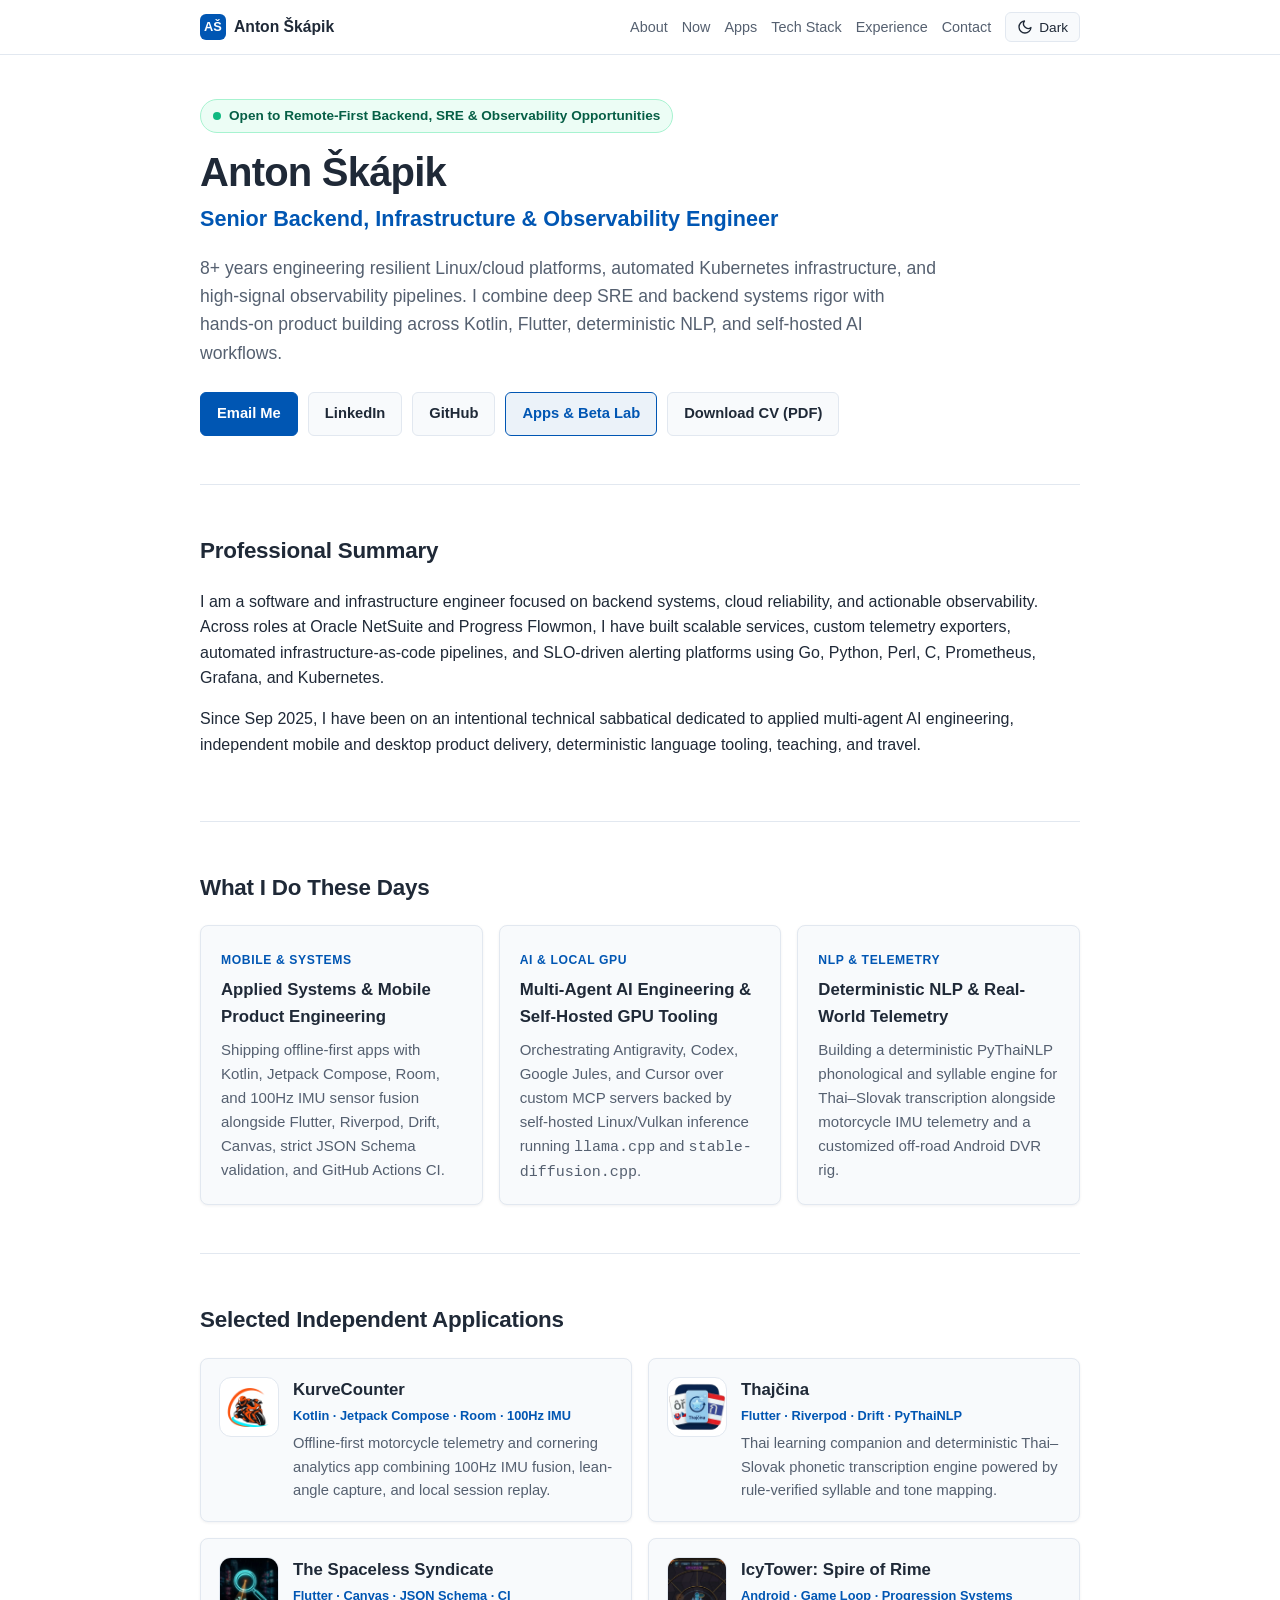
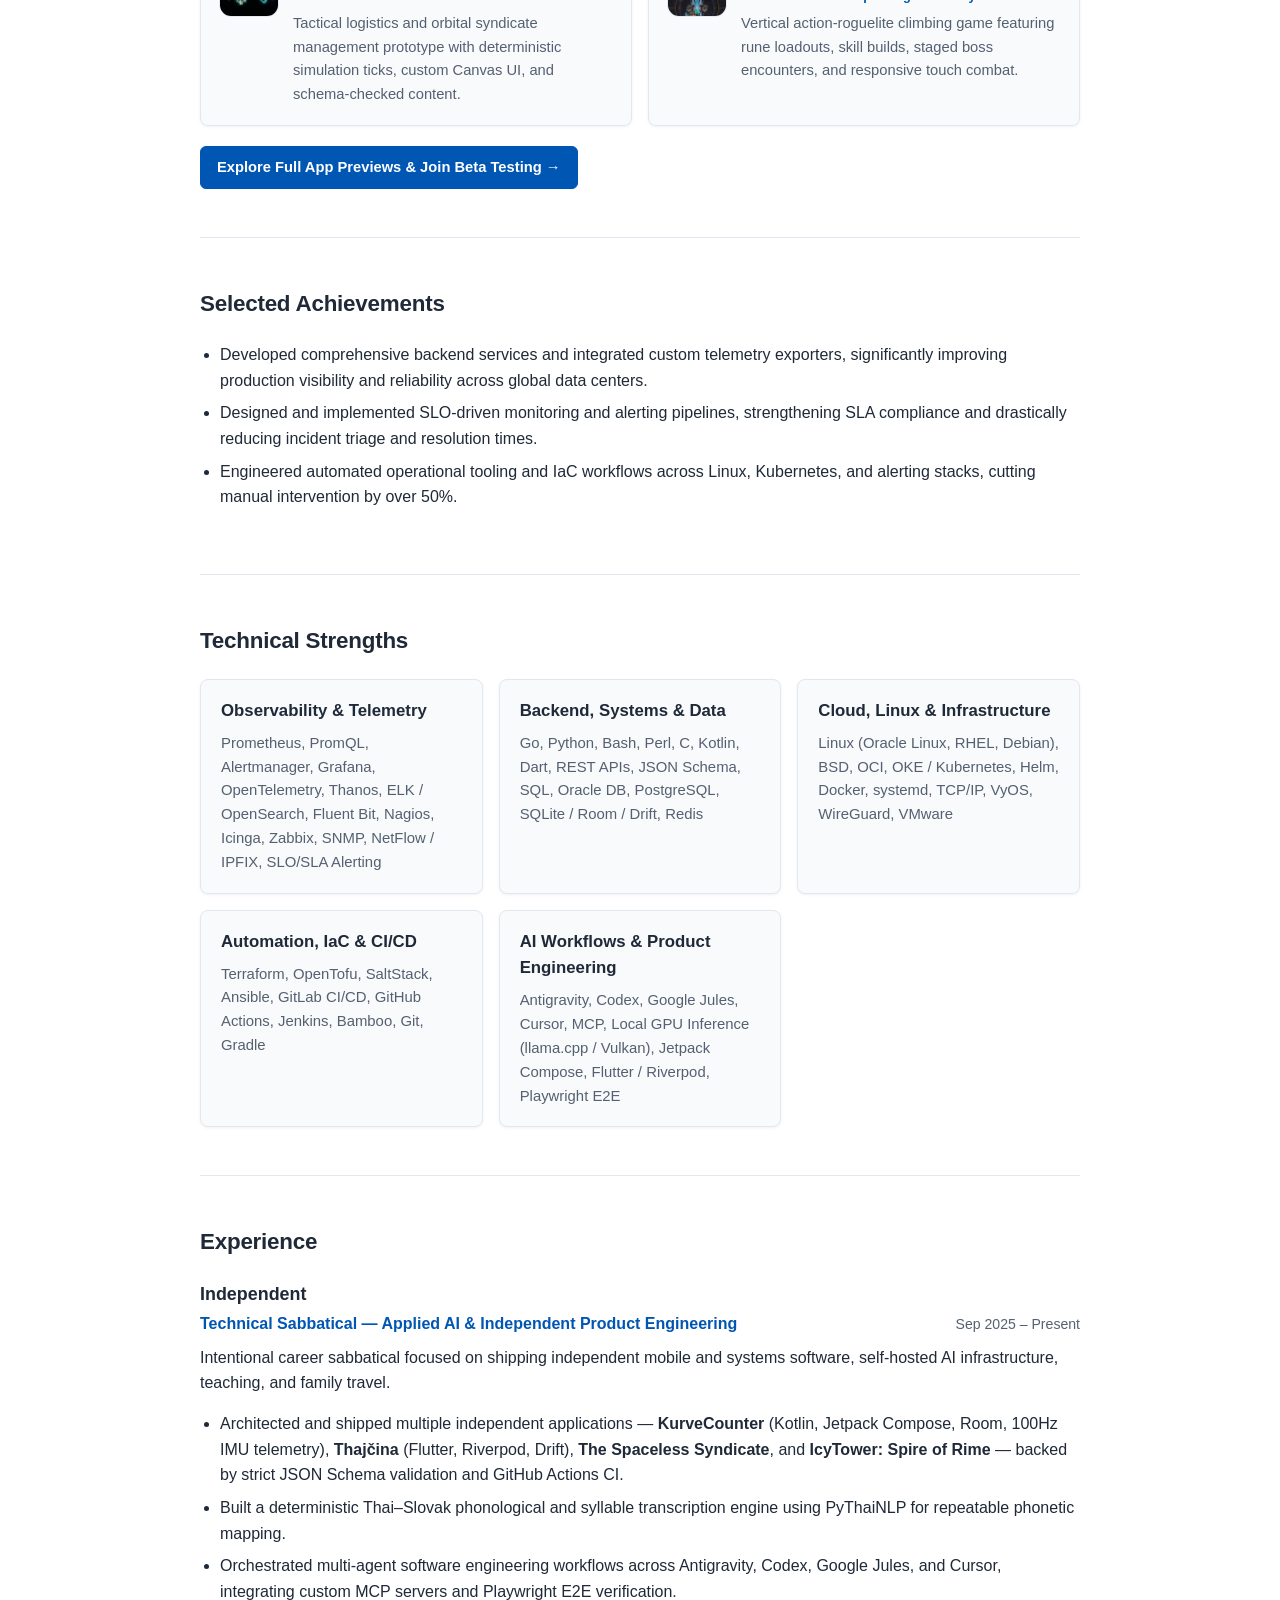
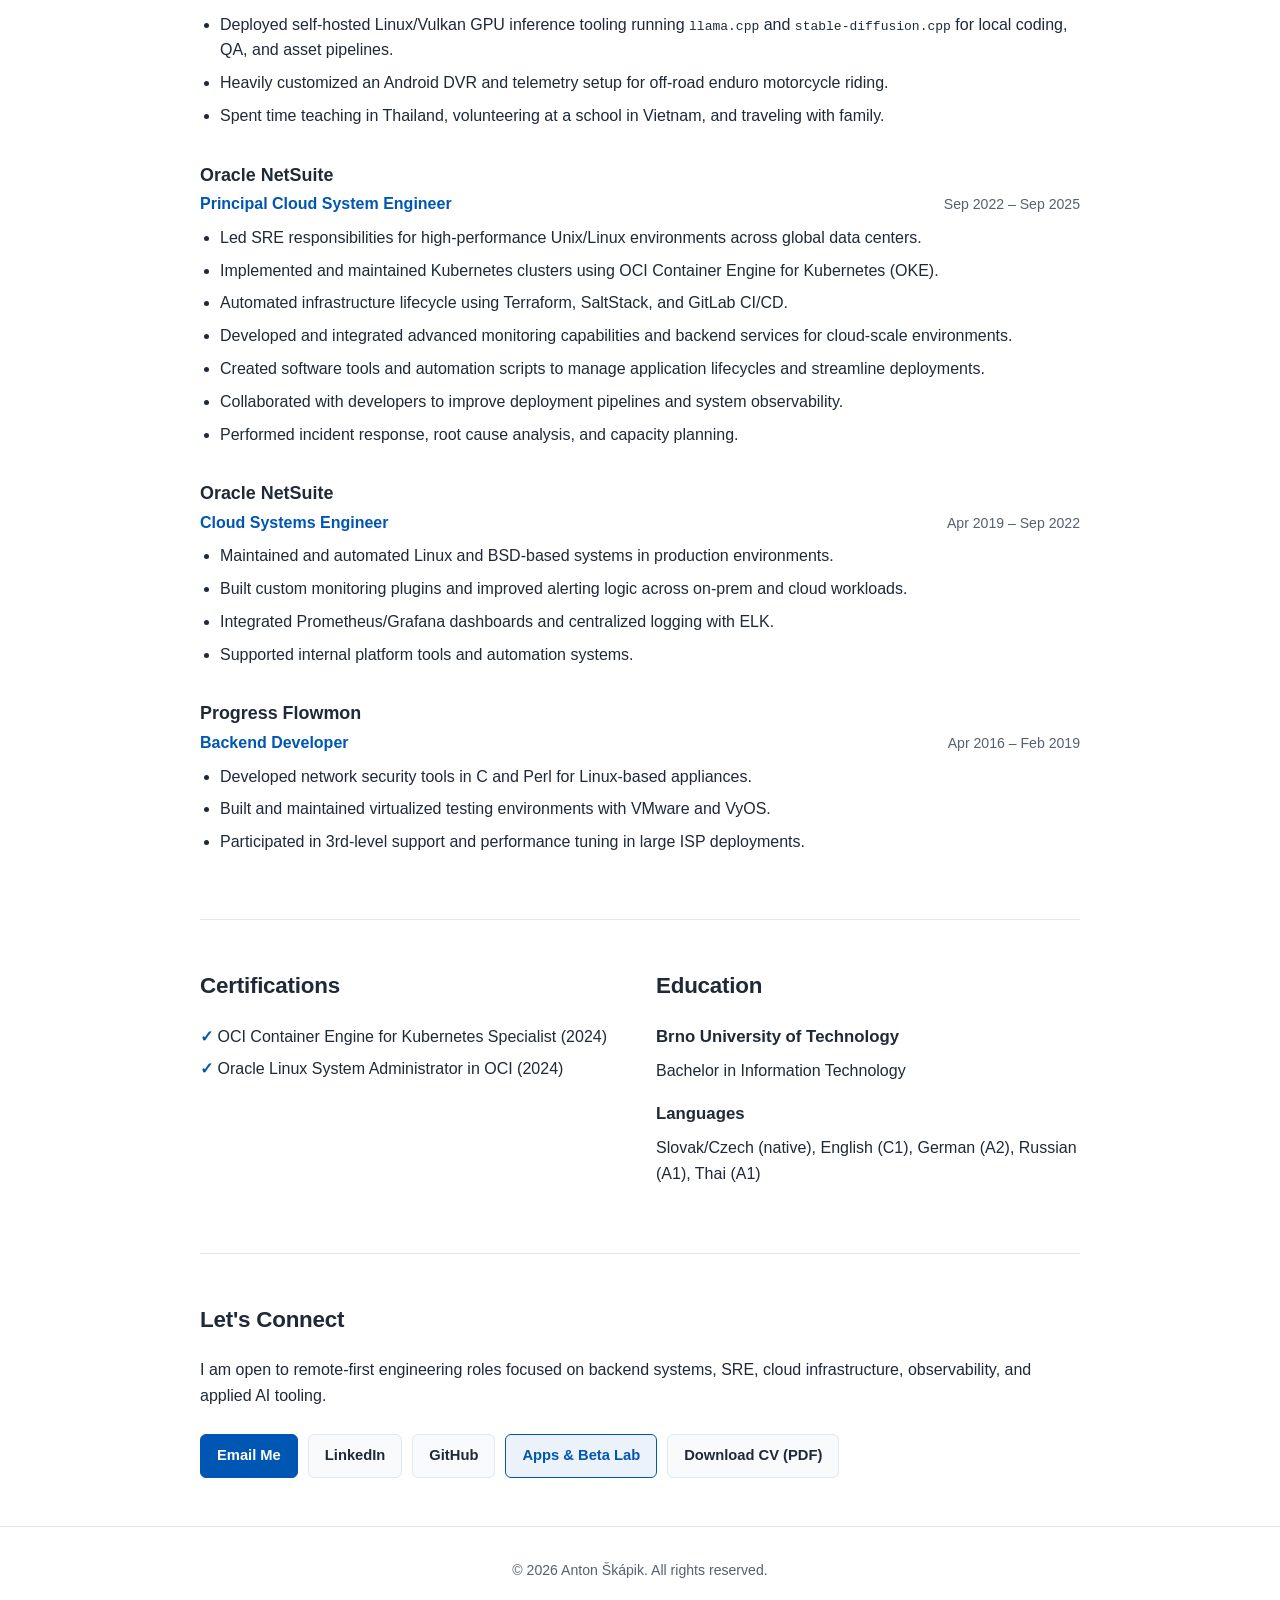
==== commit b792ee35: "feat(site): audit repo, upgrade CV & journey, add apps beta showcase & QR stickers - Clean 7 stray r" ====
--- a/index.html
+++ b/index.html
@@ -3,33 +3,99 @@
 <head>
     <meta charset="UTF-8">
     <meta name="viewport" content="width=device-width, initial-scale=1.0">
-    <title>Anton Škápik | Backend & Monitoring Engineer</title>
-    <meta name="description" content="Backend and Monitoring Engineer specializing in building robust applications and comprehensive observability systems.">
+    <title>Anton Škápik | Senior Backend, Infrastructure &amp; Observability Engineer</title>
+    <meta name="description" content="Senior Backend, Infrastructure &amp; Observability Engineer with 8+ years building scalable cloud platforms, Prometheus/Grafana telemetry pipelines, and shipped mobile/AI systems.">
+    <link rel="icon" type="image/svg+xml" href="favicon.svg">
+    <link rel="canonical" href="https://toncek.github.io/anton_skapik_cv/">
+
+    <!-- Open Graph -->
+    <meta property="og:type" content="profile">
+    <meta property="og:title" content="Anton Škápik | Senior Backend, Infrastructure &amp; Observability Engineer">
+    <meta property="og:description" content="8+ years engineering high-reliability cloud infrastructure, observability pipelines, backend services, and applied mobile/AI systems.">
+    <meta property="og:url" content="https://toncek.github.io/anton_skapik_cv/">
+    <meta property="og:site_name" content="Anton Škápik — Engineering CV">
+    <meta property="og:locale" content="en_US">
+    <meta name="twitter:card" content="summary">
+    <meta name="twitter:title" content="Anton Škápik | Senior Backend, Infrastructure &amp; Observability Engineer">
+    <meta name="twitter:description" content="Senior Backend, Infrastructure &amp; Observability Engineer building resilient cloud systems, telemetry pipelines, and independent apps.">
+
+    <!-- Structured Data -->
+    <script type="application/ld+json">
+    {
+      "@context": "https://schema.org",
+      "@type": "Person",
+      "name": "Anton Škápik",
+      "jobTitle": "Senior Backend, Infrastructure & Observability Engineer",
+      "url": "https://toncek.github.io/anton_skapik_cv/",
+      "email": "mailto:Anton.skapik@gmail.com",
+      "sameAs": [
+        "https://github.com/Toncek",
+        "https://linkedin.com/in/anton-skapik"
+      ],
+      "alumniOf": {
+        "@type": "CollegeOrUniversity",
+        "name": "Brno University of Technology"
+      },
+      "knowsAbout": [
+        "Backend Engineering",
+        "Observability",
+        "Site Reliability Engineering",
+        "Kubernetes",
+        "Prometheus",
+        "Grafana",
+        "Terraform",
+        "Linux",
+        "Go",
+        "Python",
+        "Kotlin",
+        "Flutter"
+      ]
+    }
+    </script>
+
     <style>
         :root {
-            /* Light theme variables */
             --bg-color: #ffffff;
-            --text-color: #333333;
-            --text-muted: #666666;
+            --text-color: #1f2937;
+            --text-muted: #556070;
             --accent-color: #0056b3;
-            --border-color: #e0e0e0;
-            --section-bg: #f9f9f9;
+            --accent-hover: #00418a;
+            --accent-soft: rgba(0, 86, 179, 0.08);
+            --border-color: #e2e8f0;
+            --section-bg: #f8fafc;
+            --header-bg: rgba(255, 255, 255, 0.9);
+            --pill-bg: #ecfdf5;
+            --pill-border: #a7f3d0;
+            --pill-text: #065f46;
+            --dot-color: #10b981;
+            --shadow-sm: 0 1px 3px rgba(15, 23, 42, 0.06);
         }
 
         [data-theme="dark"] {
-            /* Dark theme variables */
-            --bg-color: #121212;
-            --text-color: #e0e0e0;
-            --text-muted: #a0a0a0;
+            --bg-color: #0f1419;
+            --text-color: #e6edf3;
+            --text-muted: #9aa7b6;
             --accent-color: #66b3ff;
-            --border-color: #333333;
-            --section-bg: #1e1e1e;
+            --accent-hover: #8cc7ff;
+            --accent-soft: rgba(102, 179, 255, 0.12);
+            --border-color: #263140;
+            --section-bg: #171f29;
+            --header-bg: rgba(15, 20, 25, 0.9);
+            --pill-bg: rgba(16, 185, 129, 0.12);
+            --pill-border: rgba(52, 211, 153, 0.35);
+            --pill-text: #6ee7b7;
+            --dot-color: #34d399;
+            --shadow-sm: 0 2px 6px rgba(0, 0, 0, 0.28);
         }
 
         * {
             box-sizing: border-box;
             margin: 0;
             padding: 0;
+        }
+
+        html {
+            scroll-behavior: smooth;
         }
 
         body {
@@ -37,75 +103,189 @@
             background-color: var(--bg-color);
             color: var(--text-color);
             line-height: 1.6;
-            transition: background-color 0.3s ease, color 0.3s ease;
+            transition: background-color 0.25s ease, color 0.25s ease;
         }
 
         .container {
-            max-width: 800px;
+            max-width: 920px;
             margin: 0 auto;
             padding: 0 20px;
         }
 
+        /* Sticky Header Nav */
         .page-header {
+            position: sticky;
+            top: 0;
+            z-index: 50;
+            background-color: var(--header-bg);
+            backdrop-filter: blur(10px);
+            -webkit-backdrop-filter: blur(10px);
+            border-bottom: 1px solid var(--border-color);
+        }
+
+        .header-inner {
+            max-width: 920px;
+            margin: 0 auto;
+            padding: 12px 20px;
             display: flex;
-            justify-content: flex-end;
-            padding: 20px;
+            align-items: center;
+            justify-content: space-between;
+            gap: 12px;
+            flex-wrap: wrap;
+        }
+
+        .brand-link {
+            font-weight: 700;
+            font-size: 0.98rem;
+            color: var(--text-color);
+            text-decoration: none;
+            display: inline-flex;
+            align-items: center;
+            gap: 8px;
+            white-space: nowrap;
+        }
+
+        .brand-link:hover {
+            color: var(--accent-color);
+            text-decoration: none;
+        }
+
+        .brand-mark {
+            display: inline-flex;
+            align-items: center;
+            justify-content: center;
+            width: 26px;
+            height: 26px;
+            border-radius: 6px;
+            background: var(--accent-color);
+            color: var(--bg-color);
+            font-size: 0.8rem;
+            font-weight: 700;
+        }
+
+        .nav-controls {
+            display: flex;
+            align-items: center;
+            gap: 14px;
+            flex-wrap: wrap;
+        }
+
+        .nav-links {
+            display: flex;
+            align-items: center;
+            gap: 14px;
+            flex-wrap: wrap;
+            list-style: none;
+            padding: 0;
+            margin: 0;
+        }
+
+        .nav-links li {
+            margin: 0;
+        }
+
+        .nav-links a {
+            font-size: 0.9rem;
+            font-weight: 500;
+            color: var(--text-muted);
+            text-decoration: none;
+            transition: color 0.15s ease;
+        }
+
+        .nav-links a:hover {
+            color: var(--accent-color);
+            text-decoration: none;
         }
 
         #theme-toggle {
-            background: none;
+            background: var(--section-bg);
             border: 1px solid var(--border-color);
             color: var(--text-color);
-            padding: 8px 12px;
+            padding: 6px 11px;
             cursor: pointer;
-            border-radius: 4px;
-            font-size: 0.9rem;
-            display: flex;
+            border-radius: 6px;
+            font-size: 0.85rem;
+            font-weight: 500;
+            display: inline-flex;
+            align-items: center;
+            gap: 6px;
+            transition: background-color 0.2s, border-color 0.2s;
+        }
+
+        #theme-toggle:hover {
+            border-color: var(--accent-color);
+        }
+
+        .theme-icon {
+            display: inline-flex;
+            align-items: center;
+            justify-content: center;
+            line-height: 0;
+        }
+
+        /* Sections */
+        .section {
+            padding: 48px 0;
+            border-bottom: 1px solid var(--border-color);
+            scroll-margin-top: 68px;
+        }
+
+        .section:last-child {
+            border-bottom: none;
+        }
+
+        .availability-pill {
+            display: inline-flex;
             align-items: center;
             gap: 8px;
-            transition: background-color 0.2s;
-        }
-
-        #theme-toggle:hover {
-            background-color: var(--section-bg);
-        }
-
-        .section {
-            padding: 60px 0;
-            border-bottom: 1px solid var(--border-color);
-        }
-
-        .section:last-child {
-            border-bottom: none;
+            padding: 5px 12px;
+            border-radius: 999px;
+            background-color: var(--pill-bg);
+            border: 1px solid var(--pill-border);
+            color: var(--pill-text);
+            font-size: 0.85rem;
+            font-weight: 600;
+            margin-bottom: 1rem;
+        }
+
+        .availability-dot {
+            width: 8px;
+            height: 8px;
+            border-radius: 50%;
+            background-color: var(--dot-color);
+            flex-shrink: 0;
         }
 
         h1 {
             font-size: 2.5rem;
-            margin-bottom: 0.5rem;
+            line-height: 1.15;
+            margin-bottom: 0.45rem;
             color: var(--text-color);
+            letter-spacing: -0.02em;
         }
 
         h2 {
-            font-size: 1.5rem;
-            font-weight: 500;
-            color: var(--text-muted);
-            margin-bottom: 1.5rem;
+            font-size: 1.35rem;
+            font-weight: 600;
+            color: var(--accent-color);
+            margin-bottom: 1.1rem;
         }
 
         h3 {
-            font-size: 1.5rem;
-            margin-bottom: 1.5rem;
+            font-size: 1.4rem;
+            margin-bottom: 1.25rem;
             color: var(--text-color);
+            letter-spacing: -0.01em;
         }
 
         h4 {
-            font-size: 1.1rem;
-            margin-bottom: 0.5rem;
+            font-size: 1.05rem;
+            margin-bottom: 0.45rem;
             color: var(--text-color);
         }
 
         p {
-            margin-bottom: 1rem;
+            margin-bottom: 0.95rem;
         }
 
         ul {
@@ -114,7 +294,7 @@
         }
 
         li {
-            margin-bottom: 0.5rem;
+            margin-bottom: 0.45rem;
         }
 
         a {
@@ -129,86 +309,214 @@
         /* Buttons */
         .cta-group {
             display: flex;
-            gap: 15px;
-            margin-top: 2rem;
+            gap: 10px;
+            margin-top: 1.6rem;
             flex-wrap: wrap;
         }
 
         .button {
-            display: inline-block;
-            padding: 10px 20px;
-            border: 1px solid var(--accent-color);
-            border-radius: 4px;
-            color: var(--accent-color);
+            display: inline-flex;
+            align-items: center;
+            justify-content: center;
+            gap: 6px;
+            padding: 9px 16px;
+            border: 1px solid var(--border-color);
+            background-color: var(--section-bg);
+            border-radius: 6px;
+            color: var(--text-color);
+            font-size: 0.92rem;
+            font-weight: 600;
             text-align: center;
             transition: all 0.2s ease;
         }
 
         .button:hover {
-            background-color: var(--accent-color);
-            color: var(--bg-color);
+            border-color: var(--accent-color);
+            color: var(--accent-color);
             text-decoration: none;
         }
 
         .button-primary {
             background-color: var(--accent-color);
-            color: var(--bg-color);
+            border-color: var(--accent-color);
+            color: #ffffff;
+        }
+
+        [data-theme="dark"] .button-primary {
+            color: #0f1419;
         }
 
         .button-primary:hover {
-            background-color: transparent;
+            background-color: var(--accent-hover);
+            border-color: var(--accent-hover);
+            color: #ffffff;
+        }
+
+        [data-theme="dark"] .button-primary:hover {
+            color: #0f1419;
+        }
+
+        .button-accent {
+            border-color: var(--accent-color);
             color: var(--accent-color);
+            background-color: var(--accent-soft);
+        }
+
+        .button-accent:hover {
+            background-color: var(--accent-color);
+            color: #ffffff;
+        }
+
+        [data-theme="dark"] .button-accent:hover {
+            color: #0f1419;
         }
 
         /* Hero */
+        .hero-section {
+            padding-top: 44px;
+        }
+
         .hero-summary {
-            font-size: 1.2rem;
-            color: var(--text-color);
-            max-width: 700px;
+            font-size: 1.1rem;
+            color: var(--text-muted);
+            max-width: 740px;
+        }
+
+        /* Now & Projects Grids */
+        .cards-grid-3 {
+            display: grid;
+            grid-template-columns: repeat(auto-fit, minmax(250px, 1fr));
+            gap: 16px;
+        }
+
+        .now-card {
+            background-color: var(--section-bg);
+            border: 1px solid var(--border-color);
+            border-radius: 8px;
+            padding: 20px;
+            box-shadow: var(--shadow-sm);
+        }
+
+        .now-kicker {
+            display: inline-block;
+            font-size: 0.76rem;
+            font-weight: 700;
+            text-transform: uppercase;
+            letter-spacing: 0.05em;
+            color: var(--accent-color);
+            margin-bottom: 6px;
+        }
+
+        .now-card p {
+            margin-bottom: 0;
+            font-size: 0.94rem;
+            color: var(--text-muted);
+        }
+
+        .projects-grid {
+            display: grid;
+            grid-template-columns: repeat(auto-fit, minmax(300px, 1fr));
+            gap: 16px;
+        }
+
+        .project-card {
+            display: flex;
+            align-items: flex-start;
+            gap: 14px;
+            background-color: var(--section-bg);
+            border: 1px solid var(--border-color);
+            border-radius: 8px;
+            padding: 18px;
+            box-shadow: var(--shadow-sm);
+        }
+
+        .project-thumb {
+            width: 60px;
+            height: 60px;
+            border-radius: 12px;
+            object-fit: cover;
+            object-position: center 20%;
+            flex-shrink: 0;
+            border: 1px solid var(--border-color);
+            background-color: var(--bg-color);
+        }
+
+        .project-body h4 {
+            margin-bottom: 2px;
+        }
+
+        .project-stack {
+            display: block;
+            font-size: 0.8rem;
+            font-weight: 600;
+            color: var(--accent-color);
+            margin-bottom: 6px;
+        }
+
+        .project-body p {
+            margin-bottom: 0;
+            font-size: 0.92rem;
+            color: var(--text-muted);
+        }
+
+        .projects-cta {
+            margin-top: 20px;
         }
 
         /* Tech Stack */
         .stack-grid {
             display: grid;
-            grid-template-columns: repeat(auto-fit, minmax(250px, 1fr));
-            gap: 20px;
+            grid-template-columns: repeat(auto-fit, minmax(255px, 1fr));
+            gap: 16px;
         }
 
         .stack-category {
             background-color: var(--section-bg);
-            padding: 20px;
-            border-radius: 6px;
+            padding: 18px 20px;
+            border-radius: 8px;
             border: 1px solid var(--border-color);
+            box-shadow: var(--shadow-sm);
         }
 
         .stack-category p {
             margin-bottom: 0;
-            font-size: 0.95rem;
+            font-size: 0.93rem;
             color: var(--text-muted);
         }
 
         /* Experience */
         .experience-item {
-            margin-bottom: 40px;
+            margin-bottom: 32px;
+        }
+
+        .experience-item:last-child {
+            margin-bottom: 0;
         }
 
         .experience-header {
-            margin-bottom: 10px;
+            margin-bottom: 8px;
         }
 
         .experience-header h4 {
             margin-bottom: 2px;
+            font-size: 1.12rem;
+        }
+
+        .experience-meta {
+            display: flex;
+            justify-content: space-between;
+            align-items: baseline;
+            flex-wrap: wrap;
+            gap: 8px;
         }
 
         .experience-title {
-            display: block;
-            font-weight: 500;
-            color: var(--text-color);
+            font-weight: 600;
+            color: var(--accent-color);
         }
 
         .experience-date {
-            display: block;
-            font-size: 0.9rem;
+            font-size: 0.88rem;
             color: var(--text-muted);
         }
 
@@ -216,7 +524,7 @@
         .grid-2col {
             display: grid;
             grid-template-columns: 1fr 1fr;
-            gap: 40px;
+            gap: 32px;
         }
 
         .cert-list {
@@ -227,55 +535,167 @@
         .cert-list li::before {
             content: "✓ ";
             color: var(--accent-color);
+            font-weight: 700;
         }
 
         .education-item, .languages-section {
-            margin-bottom: 20px;
+            margin-bottom: 18px;
         }
 
         /* Footer */
         .page-footer {
             text-align: center;
-            padding: 40px 20px;
+            padding: 32px 20px;
             color: var(--text-muted);
             border-top: 1px solid var(--border-color);
-            font-size: 0.9rem;
-        }
-
-        /* Responsive */
-        @media (max-width: 600px) {
+            font-size: 0.88rem;
+        }
+
+        @media (max-width: 680px) {
             .grid-2col {
                 grid-template-columns: 1fr;
                 gap: 20px;
             }
             .section {
-                padding: 40px 0;
+                padding: 36px 0;
             }
             h1 {
                 font-size: 2rem;
+            }
+            .nav-links {
+                gap: 10px;
+            }
+            .nav-links a {
+                font-size: 0.84rem;
+            }
+        }
+
+        /* Print A4 CV styles */
+        @page {
+            size: A4;
+            margin: 12mm 14mm;
+        }
+
+        @media print {
+            * {
+                box-shadow: none !important;
+                transition: none !important;
+            }
+            body {
+                background: #ffffff !important;
+                color: #111827 !important;
+                font-size: 10pt;
+                line-height: 1.42;
+            }
+            .page-header,
+            #theme-toggle,
+            .cta-group,
+            .projects-cta,
+            .availability-pill {
+                display: none !important;
+            }
+            .container {
+                max-width: 100%;
+                padding: 0;
+            }
+            .section {
+                padding: 12pt 0;
+                border-bottom: 1px solid #d1d5db;
+            }
+            .hero-section {
+                padding-top: 0;
+            }
+            h1 {
+                font-size: 20pt;
+                color: #111827 !important;
+            }
+            h2 {
+                font-size: 12pt;
+                color: #0056b3 !important;
+                margin-bottom: 6pt;
+            }
+            h3 {
+                font-size: 12pt;
+                margin-bottom: 8pt;
+                color: #111827 !important;
+            }
+            .hero-summary,
+            .now-card p,
+            .project-body p,
+            .stack-category p,
+            .experience-date {
+                color: #374151 !important;
+            }
+            .now-card,
+            .project-card,
+            .stack-category {
+                background: #ffffff !important;
+                border: 1px solid #d1d5db !important;
+                padding: 8pt 10pt;
+                break-inside: avoid;
+            }
+            .experience-item {
+                margin-bottom: 12pt;
+                break-inside: avoid;
+            }
+            .project-thumb {
+                width: 36pt;
+                height: 36pt;
+            }
+            .page-footer {
+                padding: 10pt 0 0;
+                border-top: 1px solid #d1d5db;
+                font-size: 8.5pt;
+            }
+            a {
+                color: #0056b3 !important;
+                text-decoration: none;
             }
         }
     </style>
 </head>
 <body>
     <header class="page-header">
-        <button id="theme-toggle" aria-label="Toggle dark mode">
-            <span class="theme-icon">🌙</span> Dark Mode
-        </button>
+        <div class="header-inner">
+            <a href="#hero" class="brand-link">
+                <span class="brand-mark" aria-hidden="true">AŠ</span>
+                <span>Anton Škápik</span>
+            </a>
+            <nav class="nav-controls" aria-label="Primary navigation">
+                <ul class="nav-links">
+                    <li><a href="#summary">About</a></li>
+                    <li><a href="#now">Now</a></li>
+                    <li><a href="#projects">Apps</a></li>
+                    <li><a href="#tech-stack">Tech Stack</a></li>
+                    <li><a href="#experience">Experience</a></li>
+                    <li><a href="#contact">Contact</a></li>
+                </ul>
+                <button id="theme-toggle" type="button" aria-label="Toggle color theme">
+                    <span class="theme-icon" aria-hidden="true"></span>
+                    <span class="theme-label">Dark</span>
+                </button>
+            </nav>
+        </div>
     </header>
 
     <main class="container">
         <!-- 1. Hero -->
         <section id="hero" class="section hero-section">
+            <div class="availability-pill">
+                <span class="availability-dot" aria-hidden="true"></span>
+                <span>Open to Remote-First Backend, SRE &amp; Observability Opportunities</span>
+            </div>
             <h1>Anton Škápik</h1>
-            <h2>Backend & Monitoring Engineer</h2>
+            <h2>Senior Backend, Infrastructure &amp; Observability Engineer</h2>
             <p class="hero-summary">
-                Backend & Monitoring Engineer building robust applications and comprehensive observability systems. With over 8 years of experience, I focus on software development, performance tuning, and delivering operational clarity through advanced monitoring and alerting solutions.
+                8+ years engineering resilient Linux/cloud platforms, automated Kubernetes infrastructure, and high-signal observability pipelines. I combine deep SRE and backend systems rigor with hands-on product building across Kotlin, Flutter, deterministic NLP, and self-hosted AI workflows.
             </p>
             <div class="cta-group">
                 <a href="mailto:Anton.skapik@gmail.com" class="button button-primary">Email Me</a>
                 <a href="https://linkedin.com/in/anton-skapik" target="_blank" rel="noopener noreferrer" class="button">LinkedIn</a>
-                <a href="cv.pdf" download class="button">Download CV</a>
+                <a href="https://github.com/Toncek" target="_blank" rel="noopener noreferrer" class="button">GitHub</a>
+                <a href="apps/" class="button button-accent">Apps &amp; Beta Lab</a>
+                <a href="cv.pdf" download="Anton_Skapik_CV.pdf" class="button">Download CV (PDF)</a>
             </div>
         </section>
 
@@ -283,64 +703,133 @@
         <section id="summary" class="section summary-section">
             <h3>Professional Summary</h3>
             <p>
-                I am a software engineer focused on backend development and advanced monitoring systems. I excel at building scalable applications, custom monitoring tools, and actionable observability pipelines. I approach infrastructure and operations challenges with a strong programming mindset, utilizing Go, Python, and robust metrics platforms like Prometheus and Grafana. Since Sep 2025, I’ve been on an intentional technical sabbatical focused on applied AI/LLM development, independent product building, teaching, and travel.
+                I am a software and infrastructure engineer focused on backend systems, cloud reliability, and actionable observability. Across roles at Oracle NetSuite and Progress Flowmon, I have built scalable services, custom telemetry exporters, automated infrastructure-as-code pipelines, and SLO-driven alerting platforms using Go, Python, Perl, C, Prometheus, Grafana, and Kubernetes.
+            </p>
+            <p>
+                Since Sep 2025, I have been on an intentional technical sabbatical dedicated to applied multi-agent AI engineering, independent mobile and desktop product delivery, deterministic language tooling, teaching, and travel.
             </p>
         </section>
 
-        <!-- 3. Selected achievements -->
+        <!-- 3. What I Do These Days -->
+        <section id="now" class="section now-section">
+            <h3>What I Do These Days</h3>
+            <div class="cards-grid-3">
+                <article class="now-card">
+                    <span class="now-kicker">Mobile &amp; Systems</span>
+                    <h4>Applied Systems &amp; Mobile Product Engineering</h4>
+                    <p>Shipping offline-first apps with Kotlin, Jetpack Compose, Room, and 100Hz IMU sensor fusion alongside Flutter, Riverpod, Drift, Canvas, strict JSON Schema validation, and GitHub Actions CI.</p>
+                </article>
+                <article class="now-card">
+                    <span class="now-kicker">AI &amp; Local GPU</span>
+                    <h4>Multi-Agent AI Engineering &amp; Self-Hosted GPU Tooling</h4>
+                    <p>Orchestrating Antigravity, Codex, Google Jules, and Cursor over custom MCP servers backed by self-hosted Linux/Vulkan inference running <code>llama.cpp</code> and <code>stable-diffusion.cpp</code>.</p>
+                </article>
+                <article class="now-card">
+                    <span class="now-kicker">NLP &amp; Telemetry</span>
+                    <h4>Deterministic NLP &amp; Real-World Telemetry</h4>
+                    <p>Building a deterministic PyThaiNLP phonological and syllable engine for Thai–Slovak transcription alongside motorcycle IMU telemetry and a customized off-road Android DVR rig.</p>
+                </article>
+            </div>
+        </section>
+
+        <!-- 4. Selected Independent Applications -->
+        <section id="projects" class="section projects-section">
+            <h3>Selected Independent Applications</h3>
+            <div class="projects-grid">
+                <article class="project-card">
+                    <img src="assets/apps/kurvecounter-icon.webp" alt="KurveCounter app icon" width="256" height="256" loading="lazy" class="project-thumb">
+                    <div class="project-body">
+                        <h4>KurveCounter</h4>
+                        <span class="project-stack">Kotlin · Jetpack Compose · Room · 100Hz IMU</span>
+                        <p>Offline-first motorcycle telemetry and cornering analytics app combining 100Hz IMU fusion, lean-angle capture, and local session replay.</p>
+                    </div>
+                </article>
+                <article class="project-card">
+                    <img src="assets/apps/thajcina-icon.webp" alt="Thajčina app icon" width="256" height="256" loading="lazy" class="project-thumb">
+                    <div class="project-body">
+                        <h4>Thajčina</h4>
+                        <span class="project-stack">Flutter · Riverpod · Drift · PyThaiNLP</span>
+                        <p>Thai learning companion and deterministic Thai–Slovak phonetic transcription engine powered by rule-verified syllable and tone mapping.</p>
+                    </div>
+                </article>
+                <article class="project-card">
+                    <img src="assets/apps/syndicate-icon.webp" alt="The Spaceless Syndicate app icon" width="256" height="256" loading="lazy" class="project-thumb">
+                    <div class="project-body">
+                        <h4>The Spaceless Syndicate</h4>
+                        <span class="project-stack">Flutter · Canvas · JSON Schema · CI</span>
+                        <p>Tactical logistics and orbital syndicate management prototype with deterministic simulation ticks, custom Canvas UI, and schema-checked content.</p>
+                    </div>
+                </article>
+                <article class="project-card">
+                    <img src="assets/apps/icytower-combat.webp" alt="IcyTower: Spire of Rime combat preview" width="480" height="1056" loading="lazy" class="project-thumb">
+                    <div class="project-body">
+                        <h4>IcyTower: Spire of Rime</h4>
+                        <span class="project-stack">Android · Game Loop · Progression Systems</span>
+                        <p>Vertical action-roguelite climbing game featuring rune loadouts, skill builds, staged boss encounters, and responsive touch combat.</p>
+                    </div>
+                </article>
+            </div>
+            <div class="projects-cta">
+                <a href="apps/" class="button button-primary">Explore Full App Previews &amp; Join Beta Testing →</a>
+            </div>
+        </section>
+
+        <!-- 5. Selected achievements -->
         <section id="achievements" class="section achievements-section">
             <h3>Selected Achievements</h3>
             <ul class="achievement-list">
-                <li>Developed comprehensive backend services and integrated custom metrics, significantly improving system visibility and reliability.</li>
-                <li>Designed and implemented advanced monitoring and alerting pipelines, resulting in precise SLA compliance and drastically reduced incident resolution times.</li>
-                <li>Engineered custom software solutions to automate operational workflows and alerting systems, cutting manual intervention by over 50%.</li>
+                <li>Developed comprehensive backend services and integrated custom telemetry exporters, significantly improving production visibility and reliability across global data centers.</li>
+                <li>Designed and implemented SLO-driven monitoring and alerting pipelines, strengthening SLA compliance and drastically reducing incident triage and resolution times.</li>
+                <li>Engineered automated operational tooling and IaC workflows across Linux, Kubernetes, and alerting stacks, cutting manual intervention by over 50%.</li>
             </ul>
         </section>
 
-        <!-- 4. Tech stack grouped by category -->
+        <!-- 6. Tech stack grouped by 5 categories -->
         <section id="tech-stack" class="section tech-stack-section">
             <h3>Technical Strengths</h3>
             <div class="stack-grid">
                 <div class="stack-category">
-                    <h4>AI & Rapid Prototyping</h4>
-                    <p>AI-assisted software development, LLM workflows, Prompt engineering, Agentic development, Multi-agent orchestration, Flutter / Dart</p>
+                    <h4>Observability &amp; Telemetry</h4>
+                    <p>Prometheus, PromQL, Alertmanager, Grafana, OpenTelemetry, Thanos, ELK / OpenSearch, Fluent Bit, Nagios, Icinga, Zabbix, SNMP, NetFlow / IPFIX, SLO/SLA Alerting</p>
                 </div>
                 <div class="stack-category">
-                    <h4>Programming & Data</h4>
-                    <p>Bash, Perl, Go, Python (light), Oracle DB, PostgreSQL</p>
+                    <h4>Backend, Systems &amp; Data</h4>
+                    <p>Go, Python, Bash, Perl, C, Kotlin, Dart, REST APIs, JSON Schema, SQL, Oracle DB, PostgreSQL, SQLite / Room / Drift, Redis</p>
                 </div>
                 <div class="stack-category">
-                    <h4>Observability</h4>
-                    <p>Prometheus, Grafana, Nagios, Icinga, ELK stack</p>
+                    <h4>Cloud, Linux &amp; Infrastructure</h4>
+                    <p>Linux (Oracle Linux, RHEL, Debian), BSD, OCI, OKE / Kubernetes, Helm, Docker, systemd, TCP/IP, VyOS, WireGuard, VMware</p>
                 </div>
                 <div class="stack-category">
-                    <h4>Infrastructure & Cloud</h4>
-                    <p>Linux systems engineering, OCI Container Engine for Kubernetes, Docker</p>
+                    <h4>Automation, IaC &amp; CI/CD</h4>
+                    <p>Terraform, OpenTofu, SaltStack, Ansible, GitLab CI/CD, GitHub Actions, Jenkins, Bamboo, Git, Gradle</p>
                 </div>
                 <div class="stack-category">
-                    <h4>Automation & CI/CD</h4>
-                    <p>Terraform, SaltStack, Ansible, GitLab CI/CD, Jenkins, Bamboo</p>
+                    <h4>AI Workflows &amp; Product Engineering</h4>
+                    <p>Antigravity, Codex, Google Jules, Cursor, MCP, Local GPU Inference (llama.cpp / Vulkan), Jetpack Compose, Flutter / Riverpod, Playwright E2E</p>
                 </div>
             </div>
         </section>
 
-        <!-- 5. Experience timeline -->
+        <!-- 7. Experience timeline -->
         <section id="experience" class="section experience-section">
             <h3>Experience</h3>
 
             <div class="experience-item">
                 <div class="experience-header">
                     <h4>Independent</h4>
-                    <span class="experience-title">Technical Sabbatical — Applied AI & Independent Development</span>
-                    <span class="experience-date">Sep 2025 – Present</span>
-                </div>
-                <p>Intentional career break focused on family, travel, teaching, and hands-on AI/LLM development, while continuing to build and ship practical software projects.</p>
+                    <div class="experience-meta">
+                        <span class="experience-title">Technical Sabbatical — Applied AI &amp; Independent Product Engineering</span>
+                        <span class="experience-date">Sep 2025 – Present</span>
+                    </div>
+                </div>
+                <p>Intentional career sabbatical focused on shipping independent mobile and systems software, self-hosted AI infrastructure, teaching, and family travel.</p>
                 <ul>
-                    <li>Built Flutter-based Android applications, including a Thai learning app and a Thai–Slovak phonetic transcription tool.</li>
-                    <li>Explored practical AI/LLM workflows for software development, rapid prototyping, and personal productivity.</li>
-                    <li>Worked with agentic coding tools including Cursor, Antigravity, and Jules, and learned how to orchestrate multi-step AI-assisted development.</li>
-                    <li>Set up and used a private self-hosted server for orchestrating agent-based development workflows.</li>
-                    <li>Heavily customized an Android DVR/off-road system for enduro riding use cases.</li>
+                    <li>Architected and shipped multiple independent applications — <strong>KurveCounter</strong> (Kotlin, Jetpack Compose, Room, 100Hz IMU telemetry), <strong>Thajčina</strong> (Flutter, Riverpod, Drift), <strong>The Spaceless Syndicate</strong>, and <strong>IcyTower: Spire of Rime</strong> — backed by strict JSON Schema validation and GitHub Actions CI.</li>
+                    <li>Built a deterministic Thai–Slovak phonological and syllable transcription engine using PyThaiNLP for repeatable phonetic mapping.</li>
+                    <li>Orchestrated multi-agent software engineering workflows across Antigravity, Codex, Google Jules, and Cursor, integrating custom MCP servers and Playwright E2E verification.</li>
+                    <li>Deployed self-hosted Linux/Vulkan GPU inference tooling running <code>llama.cpp</code> and <code>stable-diffusion.cpp</code> for local coding, QA, and asset pipelines.</li>
+                    <li>Heavily customized an Android DVR and telemetry setup for off-road enduro motorcycle riding.</li>
                     <li>Spent time teaching in Thailand, volunteering at a school in Vietnam, and traveling with family.</li>
                 </ul>
             </div>
@@ -348,12 +837,14 @@
             <div class="experience-item">
                 <div class="experience-header">
                     <h4>Oracle NetSuite</h4>
-                    <span class="experience-title">Principal Cloud System Engineer</span>
-                    <span class="experience-date">Sep 2022 – Sep 2025</span>
+                    <div class="experience-meta">
+                        <span class="experience-title">Principal Cloud System Engineer</span>
+                        <span class="experience-date">Sep 2022 – Sep 2025</span>
+                    </div>
                 </div>
                 <ul>
-                    <li>Lead SRE responsibilities for high-performance Unix/Linux environments across global data centers.</li>
-                    <li>Implemented and maintained Kubernetes clusters using OCI Container Engine.</li>
+                    <li>Led SRE responsibilities for high-performance Unix/Linux environments across global data centers.</li>
+                    <li>Implemented and maintained Kubernetes clusters using OCI Container Engine for Kubernetes (OKE).</li>
                     <li>Automated infrastructure lifecycle using Terraform, SaltStack, and GitLab CI/CD.</li>
                     <li>Developed and integrated advanced monitoring capabilities and backend services for cloud-scale environments.</li>
                     <li>Created software tools and automation scripts to manage application lifecycles and streamline deployments.</li>
@@ -365,8 +856,10 @@
             <div class="experience-item">
                 <div class="experience-header">
                     <h4>Oracle NetSuite</h4>
-                    <span class="experience-title">Cloud Systems Engineer</span>
-                    <span class="experience-date">Apr 2019 – Sep 2022</span>
+                    <div class="experience-meta">
+                        <span class="experience-title">Cloud Systems Engineer</span>
+                        <span class="experience-date">Apr 2019 – Sep 2022</span>
+                    </div>
                 </div>
                 <ul>
                     <li>Maintained and automated Linux and BSD-based systems in production environments.</li>
@@ -379,8 +872,10 @@
             <div class="experience-item">
                 <div class="experience-header">
                     <h4>Progress Flowmon</h4>
-                    <span class="experience-title">Backend Developer</span>
-                    <span class="experience-date">Apr 2016 – Feb 2019</span>
+                    <div class="experience-meta">
+                        <span class="experience-title">Backend Developer</span>
+                        <span class="experience-date">Apr 2016 – Feb 2019</span>
+                    </div>
                 </div>
                 <ul>
                     <li>Developed network security tools in C and Perl for Linux-based appliances.</li>
@@ -390,7 +885,7 @@
             </div>
         </section>
 
-        <!-- 6. Certifications and education -->
+        <!-- 8. Certifications and education -->
         <section id="education" class="section education-section">
             <div class="grid-2col">
                 <div>
@@ -408,26 +903,29 @@
                     </div>
                     <div class="languages-section">
                         <h4>Languages</h4>
-                        <p>Slovak/Czech (native), English (C1), Russian (A1), German (A2), Thai (A1)</p>
+                        <p>Slovak/Czech (native), English (C1), German (A2), Russian (A1), Thai (A1)</p>
                     </div>
                 </div>
             </div>
         </section>
 
-        <!-- 7. Contact / call to action -->
+        <!-- 9. Contact / call to action -->
         <section id="contact" class="section contact-section">
             <h3>Let's Connect</h3>
-            <p>I am always open to discussing new opportunities, especially remote-first roles focused on backend development, monitoring, and observability.</p>
+            <p>I am open to remote-first engineering roles focused on backend systems, SRE, cloud infrastructure, observability, and applied AI tooling.</p>
             <div class="cta-group">
-                <a href="mailto:Anton.skapik@gmail.com" class="button button-primary">Send me an email</a>
-                <a href="https://linkedin.com/in/anton-skapik" target="_blank" rel="noopener noreferrer" class="button">Connect on LinkedIn</a>
+                <a href="mailto:Anton.skapik@gmail.com" class="button button-primary">Email Me</a>
+                <a href="https://linkedin.com/in/anton-skapik" target="_blank" rel="noopener noreferrer" class="button">LinkedIn</a>
+                <a href="https://github.com/Toncek" target="_blank" rel="noopener noreferrer" class="button">GitHub</a>
+                <a href="apps/" class="button button-accent">Apps &amp; Beta Lab</a>
+                <a href="cv.pdf" download="Anton_Skapik_CV.pdf" class="button">Download CV (PDF)</a>
             </div>
         </section>
     </main>
 
     <footer class="page-footer">
         <div class="container">
-            <p>&copy; 2024 Anton Škápik. All rights reserved.</p>
+            <p>&copy; 2026 Anton Škápik. All rights reserved.</p>
         </div>
     </footer>
 
@@ -435,40 +933,36 @@
         document.addEventListener('DOMContentLoaded', () => {
             const themeToggleBtn = document.getElementById('theme-toggle');
             const themeIcon = themeToggleBtn.querySelector('.theme-icon');
+            const themeLabel = themeToggleBtn.querySelector('.theme-label');
             const htmlElement = document.documentElement;
 
-            // Check for saved theme preference or use system preference
+            const MOON_SVG = '<svg width="16" height="16" viewBox="0 0 24 24" fill="none" stroke="currentColor" stroke-width="2" stroke-linecap="round" stroke-linejoin="round"><path d="M21 12.79A9 9 0 1 1 11.21 3 7 7 0 0 0 21 12.79z"></path></svg>';
+            const SUN_SVG = '<svg width="16" height="16" viewBox="0 0 24 24" fill="none" stroke="currentColor" stroke-width="2" stroke-linecap="round" stroke-linejoin="round"><circle cx="12" cy="12" r="5"></circle><line x1="12" y1="1" x2="12" y2="3"></line><line x1="12" y1="21" x2="12" y2="23"></line><line x1="4.22" y1="4.22" x2="5.64" y2="5.64"></line><line x1="18.36" y1="18.36" x2="19.78" y2="19.78"></line><line x1="1" y1="12" x2="3" y2="12"></line><line x1="21" y1="12" x2="23" y2="12"></line><line x1="4.22" y1="19.78" x2="5.64" y2="18.36"></line><line x1="18.36" y1="5.64" x2="19.78" y2="4.22"></line></svg>';
+
+            function applyTheme(theme) {
+                htmlElement.setAttribute('data-theme', theme);
+                if (theme === 'dark') {
+                    themeIcon.innerHTML = SUN_SVG;
+                    themeLabel.textContent = 'Light';
+                    themeToggleBtn.setAttribute('aria-label', 'Switch to light mode');
+                } else {
+                    themeIcon.innerHTML = MOON_SVG;
+                    themeLabel.textContent = 'Dark';
+                    themeToggleBtn.setAttribute('aria-label', 'Switch to dark mode');
+                }
+            }
+
             const savedTheme = localStorage.getItem('theme');
-            const systemPrefersDark = window.matchMedia('(prefers-color-scheme: dark)').matches;
-
-            if (savedTheme) {
-                htmlElement.setAttribute('data-theme', savedTheme);
-                updateButtonState(savedTheme);
-            } else if (systemPrefersDark) {
-                htmlElement.setAttribute('data-theme', 'dark');
-                updateButtonState('dark');
-            }
+            const systemPrefersDark = window.matchMedia && window.matchMedia('(prefers-color-scheme: dark)').matches;
+            applyTheme(savedTheme || (systemPrefersDark ? 'dark' : 'light'));
 
             themeToggleBtn.addEventListener('click', () => {
                 const currentTheme = htmlElement.getAttribute('data-theme');
                 const newTheme = currentTheme === 'dark' ? 'light' : 'dark';
-
-                htmlElement.setAttribute('data-theme', newTheme);
                 localStorage.setItem('theme', newTheme);
-                updateButtonState(newTheme);
+                applyTheme(newTheme);
             });
-
-            function updateButtonState(theme) {
-                if (theme === 'dark') {
-                    themeIcon.textContent = '☀️';
-                    // Update text node specifically, avoiding the span element
-                    themeToggleBtn.lastChild.textContent = ' Light Mode';
-                } else {
-                    themeIcon.textContent = '🌙';
-                    themeToggleBtn.lastChild.textContent = ' Dark Mode';
-                }
-            }
         });
     </script>
 </body>
-</html>+</html>
